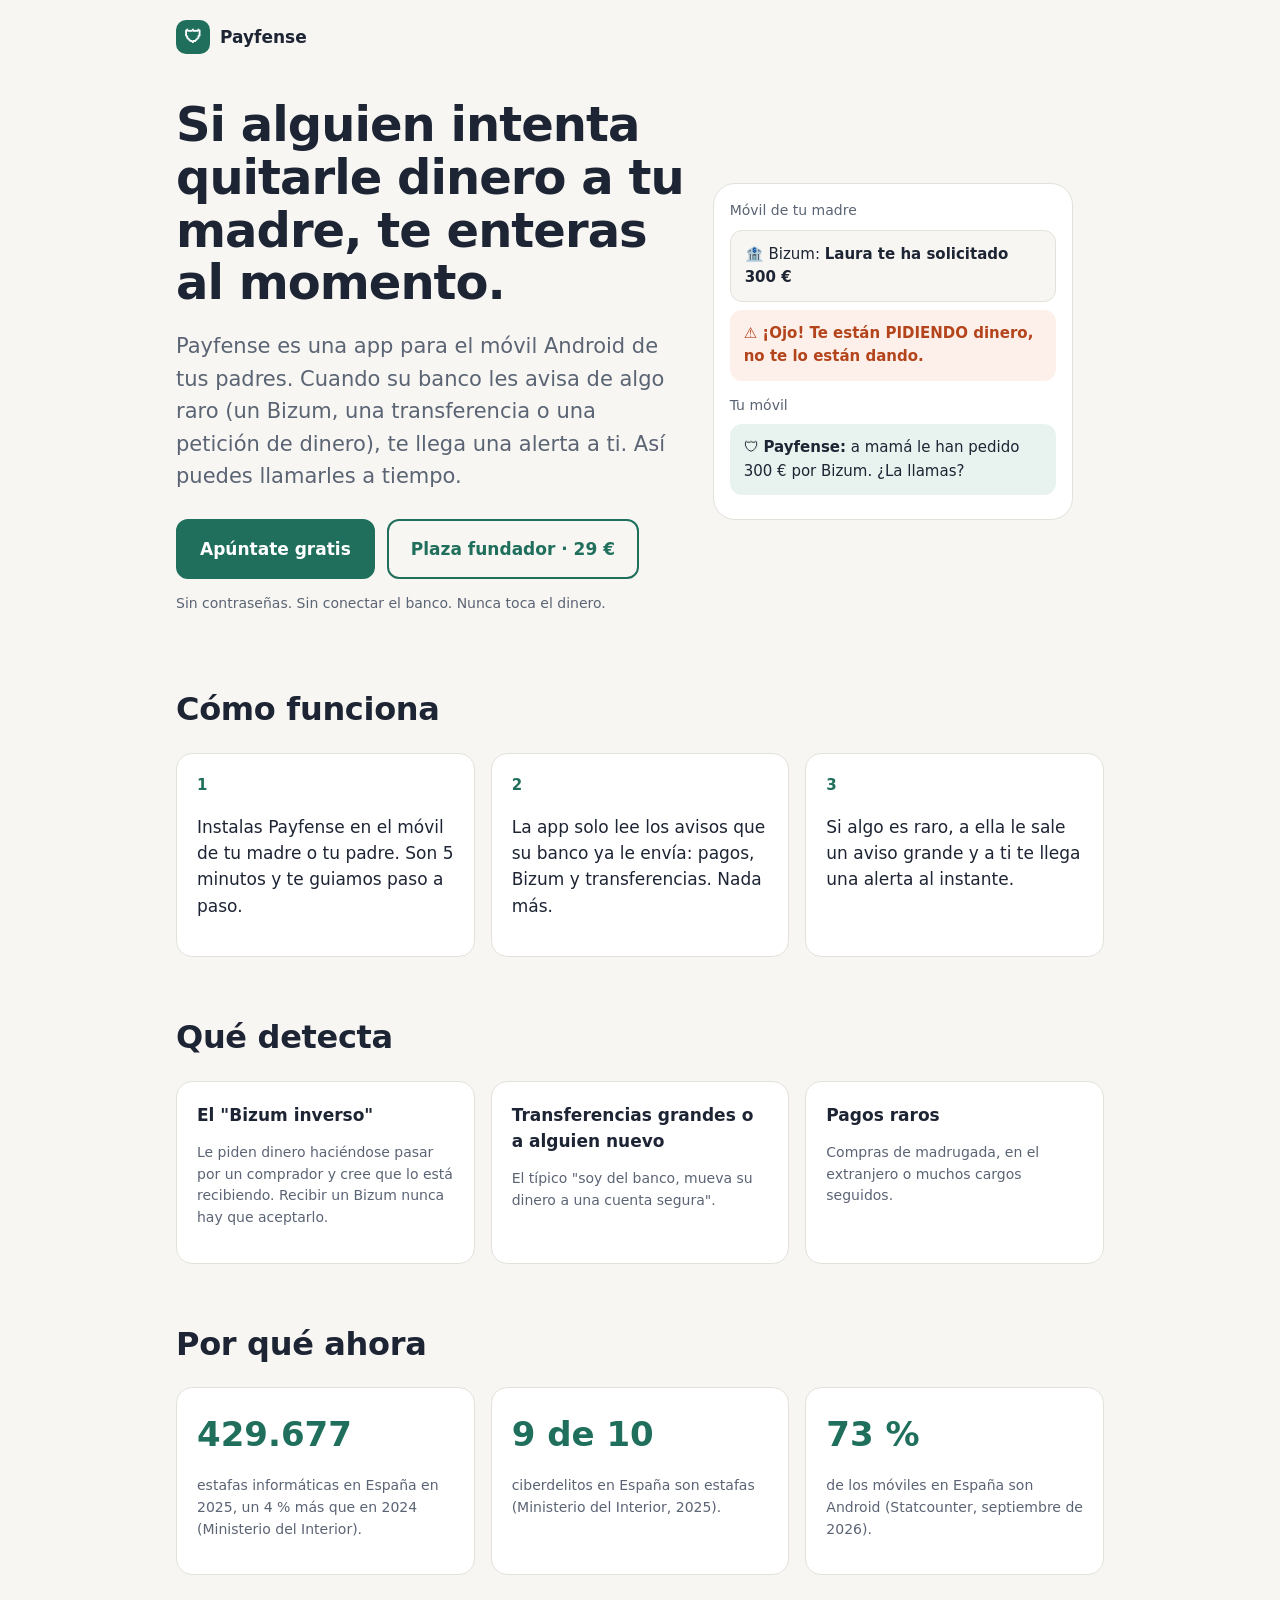
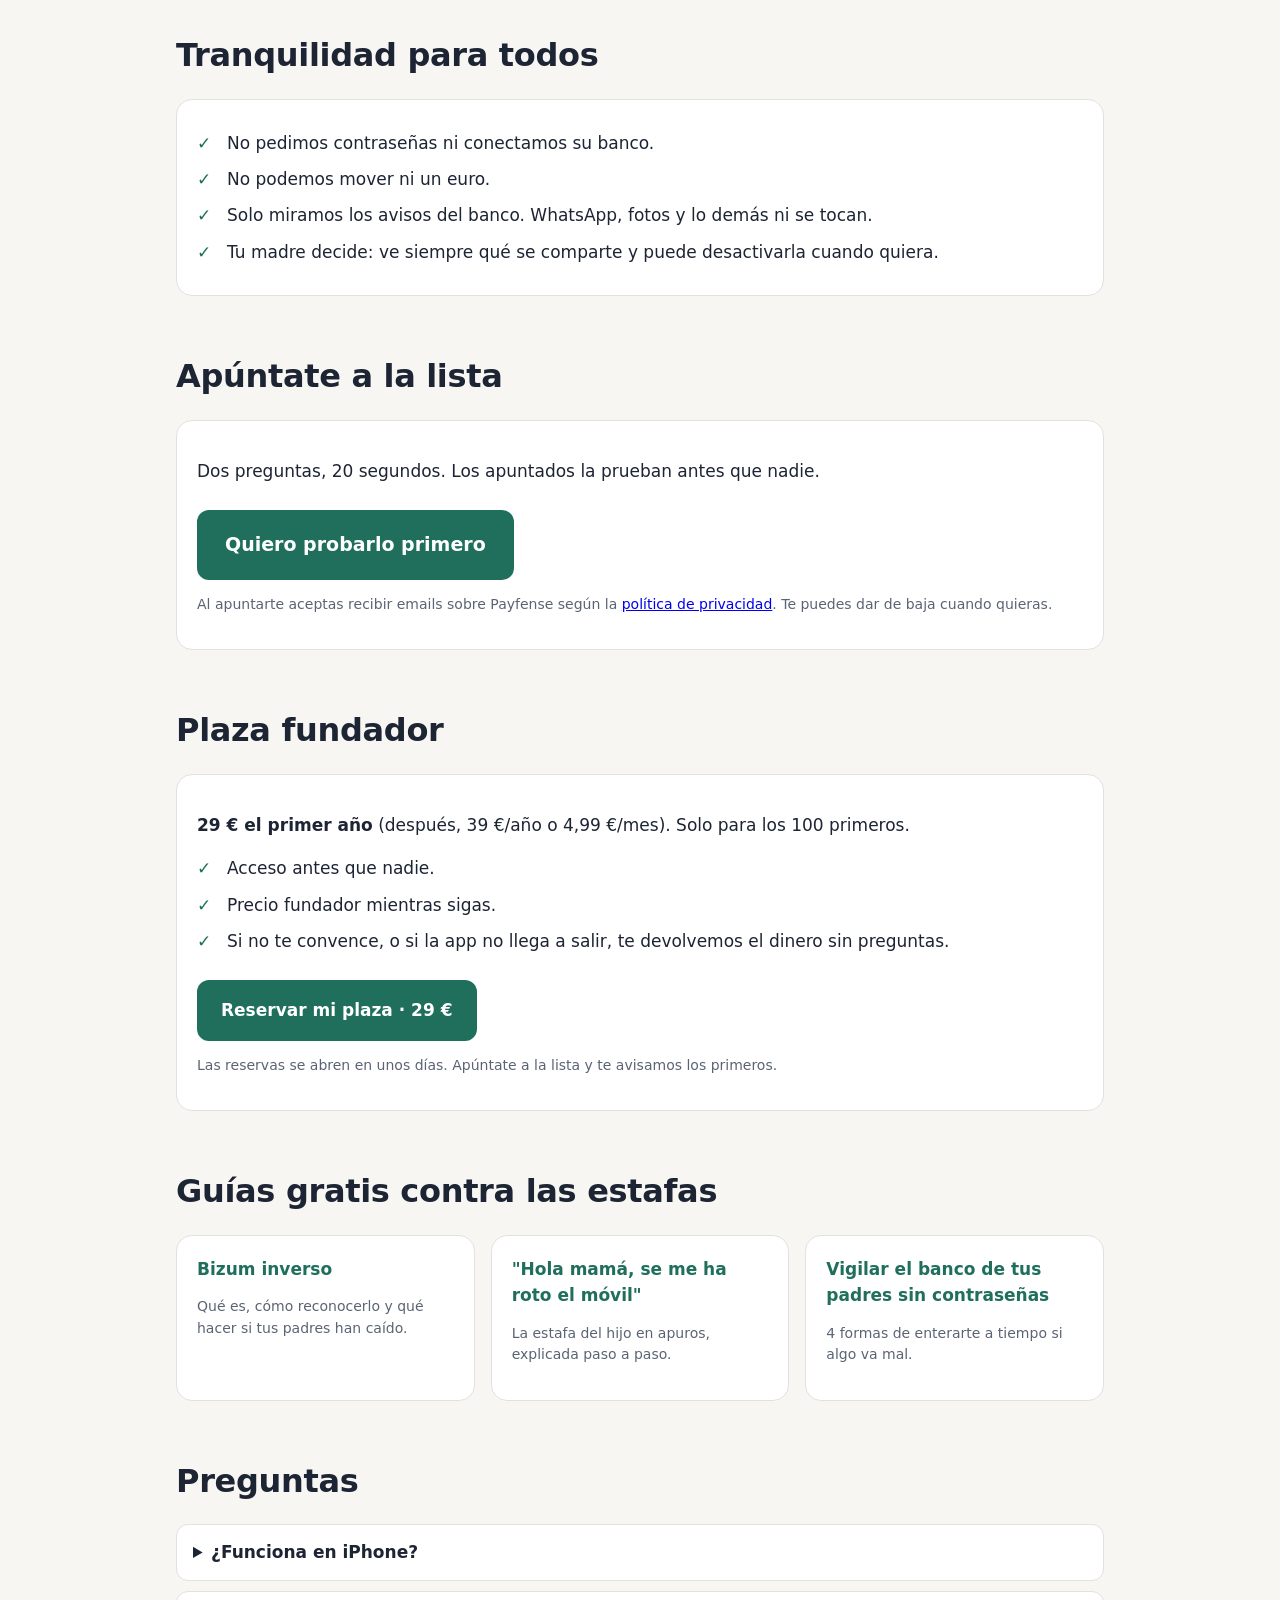
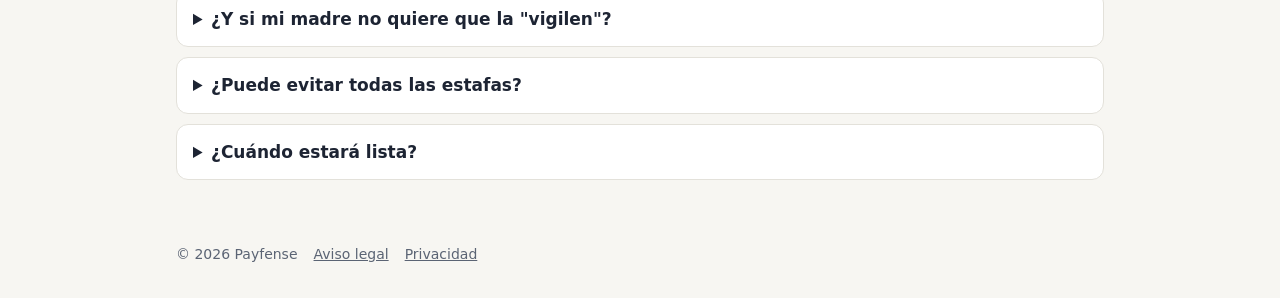
==== index.html @ 9b26f0be "Add files via upload" ====
<!doctype html>
<html lang="es">
<head>
<meta charset="utf-8">
<meta name="viewport" content="width=device-width,initial-scale=1">
<title>Payfense</title>
<meta name="description" content="Te avisamos al momento si alguien intenta quitarle dinero a tus padres. App para Android.">
<meta property="og:title" content="Payfense · Si alguien intenta quitarle dinero a tu madre, te enteras al momento">
<meta property="og:description" content="App para el móvil Android de tus padres. Sin contraseñas y sin conectar el banco.">
<style>
:root{
  --bg:#f7f6f2;--card:#ffffff;--ink:#1d2433;--muted:#5b6474;--line:#e3e1da;
  --brand:#1f6f5c;--brand-ink:#ffffff;--warn:#b4441c;--warn-bg:#fdf0ea;--ok-bg:#e8f3ef;
}
@media (prefers-color-scheme:dark){:root:not([data-theme="light"]){
  --bg:#12161d;--card:#1b212b;--ink:#eef1f6;--muted:#a6afbf;--line:#2c3441;
  --brand:#3fb393;--brand-ink:#0d1a16;--warn:#ff9a72;--warn-bg:#2d1f19;--ok-bg:#16302a;}}
:root[data-theme="dark"]{
  --bg:#12161d;--card:#1b212b;--ink:#eef1f6;--muted:#a6afbf;--line:#2c3441;
  --brand:#3fb393;--brand-ink:#0d1a16;--warn:#ff9a72;--warn-bg:#2d1f19;--ok-bg:#16302a;}
*{box-sizing:border-box}
body{margin:0;background:var(--bg);color:var(--ink);font:17px/1.55 system-ui,-apple-system,"Segoe UI",Roboto,sans-serif}
.wrap{max-width:960px;margin:0 auto;padding:0 16px}
header{padding:20px 0;display:flex;align-items:center;gap:10px;font-weight:700}
.logo{width:34px;height:34px;border-radius:10px;background:var(--brand);color:var(--brand-ink);display:grid;place-items:center;font-size:18px}
h1{font-size:clamp(30px,6vw,48px);line-height:1.1;margin:24px 0 14px;letter-spacing:-.02em}
h2{font-size:clamp(24px,4vw,32px);margin:56px 0 18px;letter-spacing:-.01em}
p.lead{font-size:clamp(18px,2.6vw,21px);color:var(--muted);max-width:640px}
.cta{display:flex;flex-wrap:wrap;gap:12px;margin:26px 0 8px}
.btn{display:inline-block;padding:15px 22px;border-radius:12px;font-weight:700;text-decoration:none;border:2px solid var(--brand)}
.btn.primary{background:var(--brand);color:var(--brand-ink)}
.btn.ghost{color:var(--brand);background:transparent}
.btn.big{font-size:19px;padding:18px 26px;text-align:center}
.small{font-size:14px;color:var(--muted)}
.grid{display:grid;gap:16px;grid-template-columns:repeat(auto-fit,minmax(240px,1fr))}
.card{background:var(--card);border:1px solid var(--line);border-radius:16px;padding:20px}
.step{font-weight:800;color:var(--brand);font-size:15px}
.phone{background:var(--card);border:1px solid var(--line);border-radius:22px;padding:16px;max-width:360px}
.notif{border-radius:12px;padding:12px 14px;margin:8px 0;font-size:15px}
.notif.bank{background:var(--bg);border:1px solid var(--line)}
.notif.alert{background:var(--warn-bg);color:var(--warn);font-weight:700}
.notif.kid{background:var(--ok-bg)}
.hero{display:grid;gap:28px;grid-template-columns:1.3fr 1fr;align-items:center}
@media (max-width:760px){.hero{grid-template-columns:1fr}}
ul.checks{list-style:none;padding:0;margin:0}
ul.checks li{padding-left:30px;position:relative;margin:10px 0}
ul.checks li:before{content:"✓";position:absolute;left:0;color:var(--brand);font-weight:800}
.stat{font-size:34px;font-weight:800;color:var(--brand)}
details{background:var(--card);border:1px solid var(--line);border-radius:12px;padding:14px 16px;margin:10px 0}
summary{font-weight:700;cursor:pointer}
a.guia{color:var(--ink);text-decoration:none;display:block}
a.guia b{color:var(--brand)}
footer{margin:64px 0 32px;color:var(--muted);font-size:14px;display:flex;flex-wrap:wrap;gap:16px}
footer a{color:var(--muted)}
</style>
</head>
<body>
<div class="wrap">
  <header><span class="logo">🛡</span> Payfense</header>

  <section class="hero">
    <div>
      <h1>Si alguien intenta quitarle dinero a tu madre, te enteras al momento.</h1>
      <p class="lead">Payfense es una app para el móvil Android de tus padres. Cuando su banco les avisa de algo raro (un Bizum, una transferencia o una petición de dinero), te llega una alerta a ti. Así puedes llamarles a tiempo.</p>
      <div class="cta">
        <a class="btn primary" href="#apuntate">Apúntate gratis</a>
        <a class="btn ghost" href="#fundador">Plaza fundador · 29 €</a>
      </div>
      <p class="small">Sin contraseñas. Sin conectar el banco. Nunca toca el dinero.</p>
    </div>
    <div class="phone" aria-label="Ejemplo de aviso">
      <div class="small">Móvil de tu madre</div>
      <div class="notif bank">🏦 Bizum: <b>Laura te ha solicitado 300 €</b></div>
      <div class="notif alert">⚠️ ¡Ojo! Te están PIDIENDO dinero, no te lo están dando.</div>
      <div class="small" style="margin-top:14px">Tu móvil</div>
      <div class="notif kid">🛡 <b>Payfense:</b> a mamá le han pedido 300 € por Bizum. ¿La llamas?</div>
    </div>
  </section>

  <h2>Cómo funciona</h2>
  <div class="grid">
    <div class="card"><div class="step">1</div><p>Instalas Payfense en el móvil de tu madre o tu padre. Son 5 minutos y te guiamos paso a paso.</p></div>
    <div class="card"><div class="step">2</div><p>La app solo lee los avisos que su banco ya le envía: pagos, Bizum y transferencias. Nada más.</p></div>
    <div class="card"><div class="step">3</div><p>Si algo es raro, a ella le sale un aviso grande y a ti te llega una alerta al instante.</p></div>
  </div>

  <h2>Qué detecta</h2>
  <div class="grid">
    <div class="card"><b>El "Bizum inverso"</b><p class="small">Le piden dinero haciéndose pasar por un comprador y cree que lo está recibiendo. Recibir un Bizum nunca hay que aceptarlo.</p></div>
    <div class="card"><b>Transferencias grandes o a alguien nuevo</b><p class="small">El típico "soy del banco, mueva su dinero a una cuenta segura".</p></div>
    <div class="card"><b>Pagos raros</b><p class="small">Compras de madrugada, en el extranjero o muchos cargos seguidos.</p></div>
  </div>

  <h2>Por qué ahora</h2>
  <div class="grid">
    <div class="card"><div class="stat">429.677</div><p class="small">estafas informáticas en España en 2025, un 4 % más que en 2024 (Ministerio del Interior).</p></div>
    <div class="card"><div class="stat">9 de 10</div><p class="small">ciberdelitos en España son estafas (Ministerio del Interior, 2025).</p></div>
    <div class="card"><div class="stat">73 %</div><p class="small">de los móviles en España son Android (Statcounter, septiembre de 2026).</p></div>
  </div>

  <h2>Tranquilidad para todos</h2>
  <div class="card">
    <ul class="checks">
      <li>No pedimos contraseñas ni conectamos su banco.</li>
      <li>No podemos mover ni un euro.</li>
      <li>Solo miramos los avisos del banco. WhatsApp, fotos y lo demás ni se tocan.</li>
      <li>Tu madre decide: ve siempre qué se comparte y puede desactivarla cuando quiera.</li>
    </ul>
  </div>

  <h2 id="apuntate">Apúntate a la lista</h2>
  <div class="card">
    <p>Dos preguntas, 20 segundos. Los apuntados la prueban antes que nadie.</p>
    <div class="cta"><a class="btn primary big" href="https://docs.google.com/forms/d/e/1FAIpQLSf0JmtQz_4ahZUHwywUfacTEf2be-mP0vHsVRKnVqOBvSyNEw/viewform" target="_blank" rel="noopener">Quiero probarlo primero</a></div>
    <p class="small">Al apuntarte aceptas recibir emails sobre Payfense según la <a href="privacidad.html">política de privacidad</a>. Te puedes dar de baja cuando quieras.</p>
  </div>

  <h2 id="fundador">Plaza fundador</h2>
  <div class="card">
    <p><b>29 € el primer año</b> (después, 39 €/año o 4,99 €/mes). Solo para los 100 primeros.</p>
    <ul class="checks">
      <li>Acceso antes que nadie.</li>
      <li>Precio fundador mientras sigas.</li>
      <li>Si no te convence, o si la app no llega a salir, te devolvemos el dinero sin preguntas.</li>
    </ul>
    <!-- PENDIENTE-STRIPE: cambiar este enlace por el de https://buy.stripe.com/... cuando exista -->
    <div class="cta"><a class="btn primary" id="btn-fundador" href="https://docs.google.com/forms/d/e/1FAIpQLSf0JmtQz_4ahZUHwywUfacTEf2be-mP0vHsVRKnVqOBvSyNEw/viewform" target="_blank" rel="noopener">Reservar mi plaza · 29 €</a></div>
    <p class="small" id="nota-fundador">Las reservas se abren en unos días. Apúntate a la lista y te avisamos los primeros.</p>
  </div>

  <h2>Guías gratis contra las estafas</h2>
  <div class="grid">
    <div class="card"><a class="guia" href="bizum-inverso.html"><b>Bizum inverso</b><p class="small">Qué es, cómo reconocerlo y qué hacer si tus padres han caído.</p></a></div>
    <div class="card"><a class="guia" href="estafa-hijo-en-apuros.html"><b>"Hola mamá, se me ha roto el móvil"</b><p class="small">La estafa del hijo en apuros, explicada paso a paso.</p></a></div>
    <div class="card"><a class="guia" href="avisos-banco-padres.html"><b>Vigilar el banco de tus padres sin contraseñas</b><p class="small">4 formas de enterarte a tiempo si algo va mal.</p></a></div>
  </div>

  <h2>Preguntas</h2>
  <details><summary>¿Funciona en iPhone?</summary><p>De momento no. Apple no deja que las apps lean los avisos de otras apps. Funciona en Android, que tienen 7 de cada 10 móviles en España.</p></details>
  <details><summary>¿Y si mi madre no quiere que la "vigilen"?</summary><p>No la vigilamos a ella, vigilamos a los estafadores. Ella ve siempre qué se comparte y puede pausarla cuando quiera.</p></details>
  <details><summary>¿Puede evitar todas las estafas?</summary><p>No, nadie puede. Te avisa en cuanto su banco registra algo raro, para que puedas actuar rápido: llamarla, bloquear la tarjeta o avisar al banco.</p></details>
  <details><summary>¿Cuándo estará lista?</summary><p>La estamos preparando. Los apuntados la prueban primero.</p></details>

  <footer>
    <span>© 2026 Payfense</span>
    <a href="aviso-legal.html">Aviso legal</a>
    <a href="privacidad.html">Privacidad</a>
  </footer>
</div>
</body>
</html>
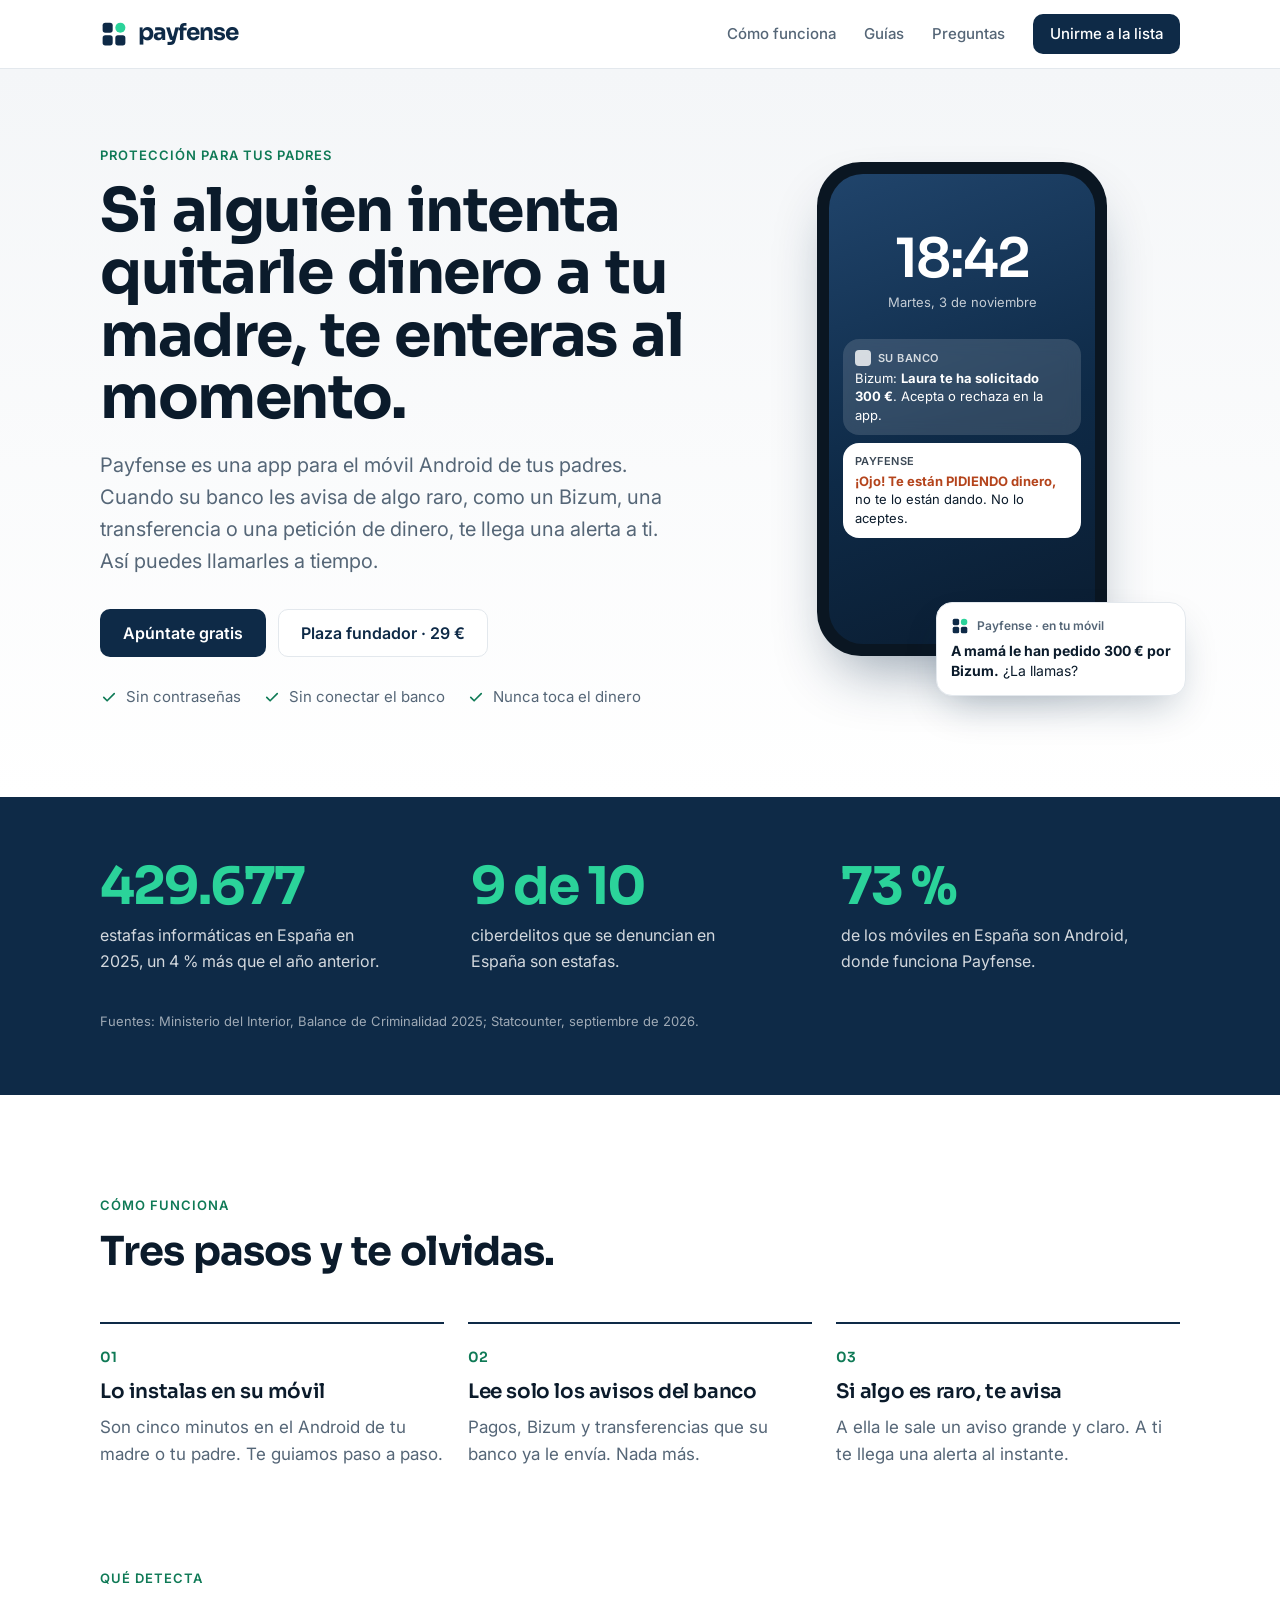
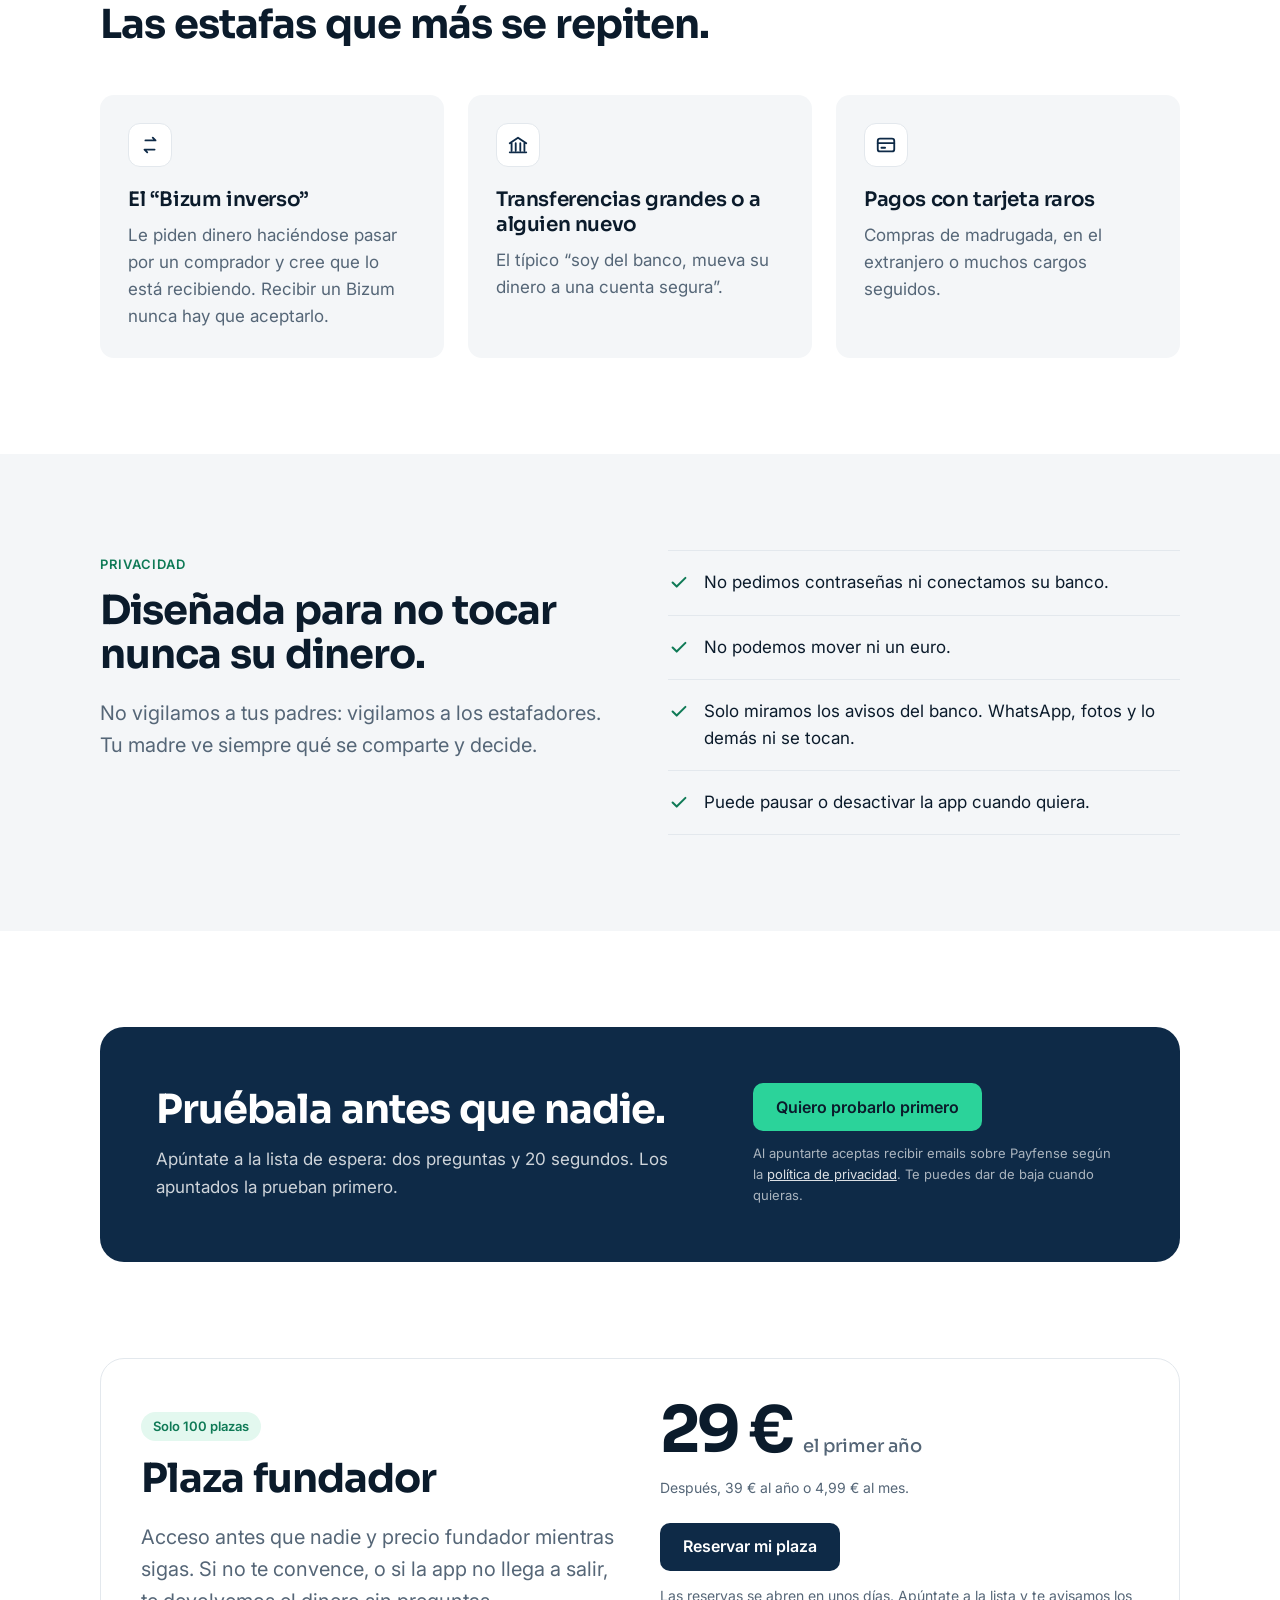
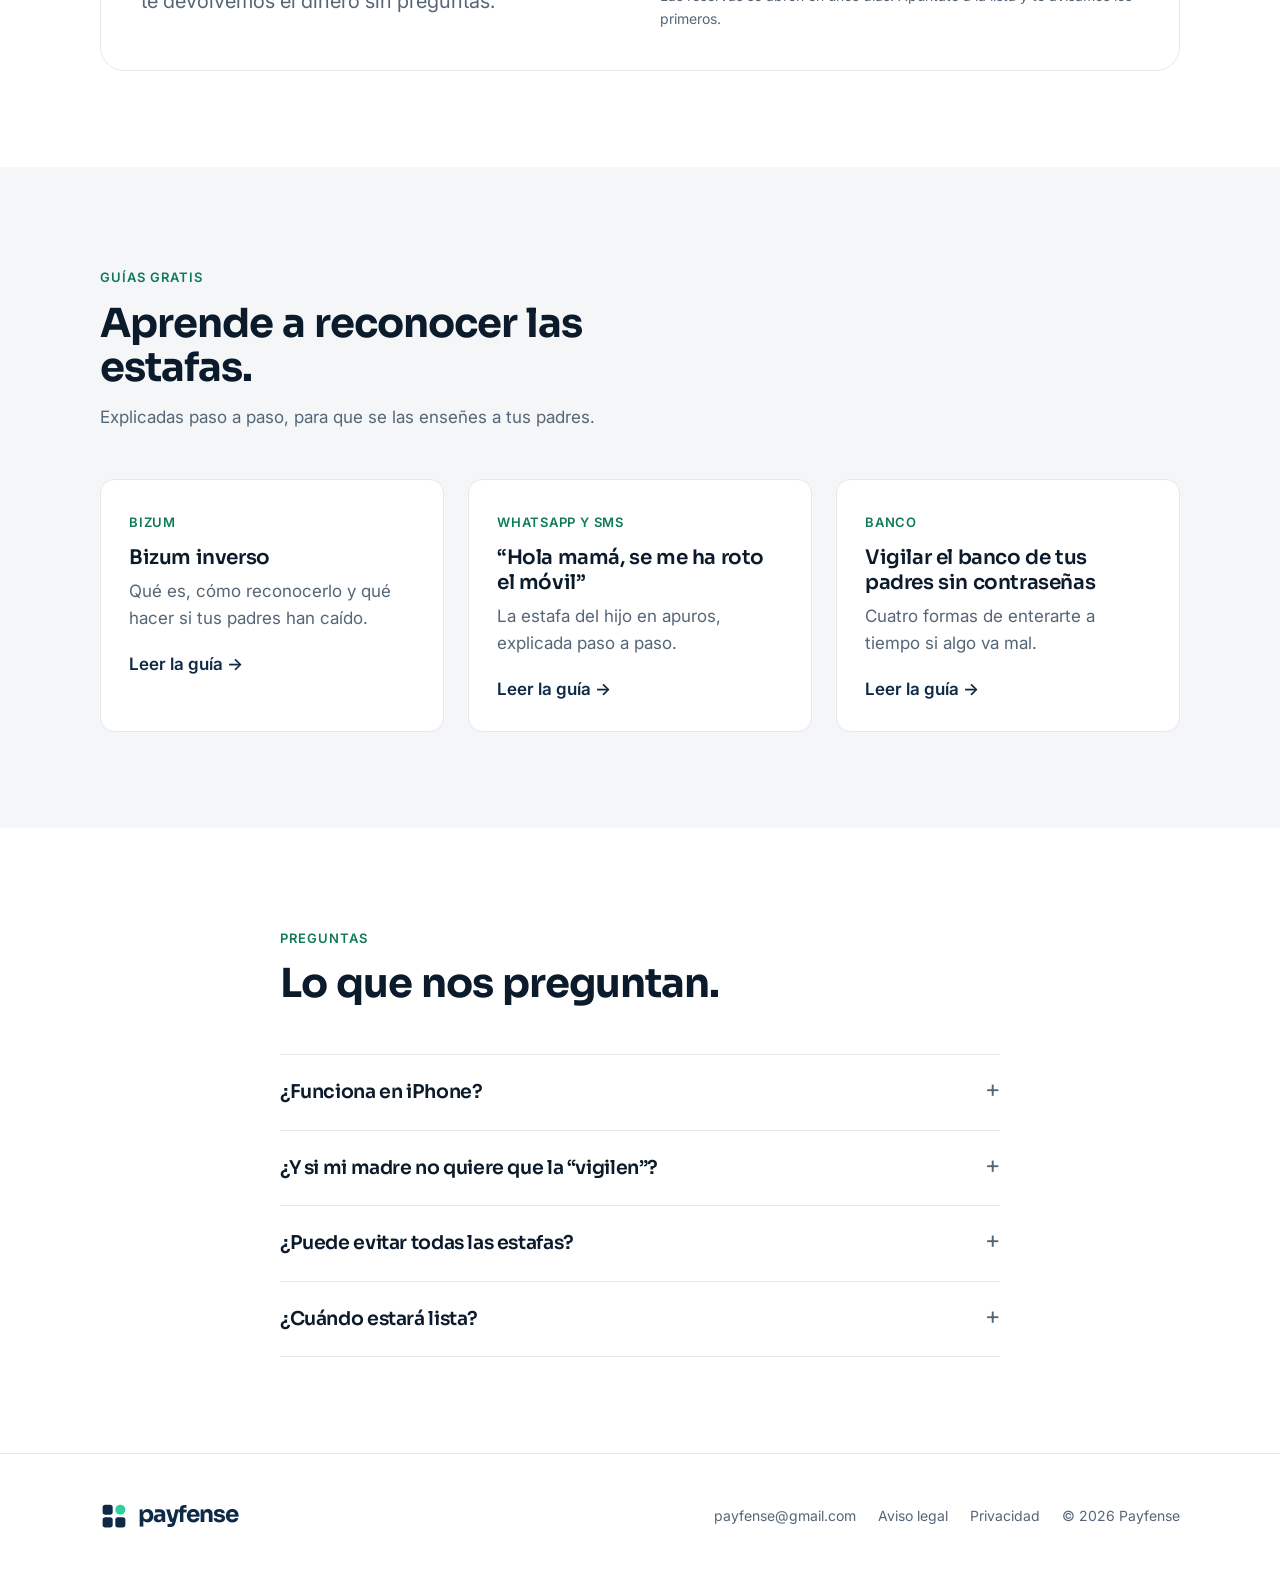
==== commit 31df4e66: "Add files via upload" ====
--- a/index.html
+++ b/index.html
@@ -3,149 +3,217 @@
 <head>
 <meta charset="utf-8">
 <meta name="viewport" content="width=device-width,initial-scale=1">
-<title>Payfense</title>
-<meta name="description" content="Te avisamos al momento si alguien intenta quitarle dinero a tus padres. App para Android.">
-<meta property="og:title" content="Payfense · Si alguien intenta quitarle dinero a tu madre, te enteras al momento">
-<meta property="og:description" content="App para el móvil Android de tus padres. Sin contraseñas y sin conectar el banco.">
-<style>
-:root{
-  --bg:#f7f6f2;--card:#ffffff;--ink:#1d2433;--muted:#5b6474;--line:#e3e1da;
-  --brand:#1f6f5c;--brand-ink:#ffffff;--warn:#b4441c;--warn-bg:#fdf0ea;--ok-bg:#e8f3ef;
-}
-@media (prefers-color-scheme:dark){:root:not([data-theme="light"]){
-  --bg:#12161d;--card:#1b212b;--ink:#eef1f6;--muted:#a6afbf;--line:#2c3441;
-  --brand:#3fb393;--brand-ink:#0d1a16;--warn:#ff9a72;--warn-bg:#2d1f19;--ok-bg:#16302a;}}
-:root[data-theme="dark"]{
-  --bg:#12161d;--card:#1b212b;--ink:#eef1f6;--muted:#a6afbf;--line:#2c3441;
-  --brand:#3fb393;--brand-ink:#0d1a16;--warn:#ff9a72;--warn-bg:#2d1f19;--ok-bg:#16302a;}
-*{box-sizing:border-box}
-body{margin:0;background:var(--bg);color:var(--ink);font:17px/1.55 system-ui,-apple-system,"Segoe UI",Roboto,sans-serif}
-.wrap{max-width:960px;margin:0 auto;padding:0 16px}
-header{padding:20px 0;display:flex;align-items:center;gap:10px;font-weight:700}
-.logo{width:34px;height:34px;border-radius:10px;background:var(--brand);color:var(--brand-ink);display:grid;place-items:center;font-size:18px}
-h1{font-size:clamp(30px,6vw,48px);line-height:1.1;margin:24px 0 14px;letter-spacing:-.02em}
-h2{font-size:clamp(24px,4vw,32px);margin:56px 0 18px;letter-spacing:-.01em}
-p.lead{font-size:clamp(18px,2.6vw,21px);color:var(--muted);max-width:640px}
-.cta{display:flex;flex-wrap:wrap;gap:12px;margin:26px 0 8px}
-.btn{display:inline-block;padding:15px 22px;border-radius:12px;font-weight:700;text-decoration:none;border:2px solid var(--brand)}
-.btn.primary{background:var(--brand);color:var(--brand-ink)}
-.btn.ghost{color:var(--brand);background:transparent}
-.btn.big{font-size:19px;padding:18px 26px;text-align:center}
-.small{font-size:14px;color:var(--muted)}
-.grid{display:grid;gap:16px;grid-template-columns:repeat(auto-fit,minmax(240px,1fr))}
-.card{background:var(--card);border:1px solid var(--line);border-radius:16px;padding:20px}
-.step{font-weight:800;color:var(--brand);font-size:15px}
-.phone{background:var(--card);border:1px solid var(--line);border-radius:22px;padding:16px;max-width:360px}
-.notif{border-radius:12px;padding:12px 14px;margin:8px 0;font-size:15px}
-.notif.bank{background:var(--bg);border:1px solid var(--line)}
-.notif.alert{background:var(--warn-bg);color:var(--warn);font-weight:700}
-.notif.kid{background:var(--ok-bg)}
-.hero{display:grid;gap:28px;grid-template-columns:1.3fr 1fr;align-items:center}
-@media (max-width:760px){.hero{grid-template-columns:1fr}}
-ul.checks{list-style:none;padding:0;margin:0}
-ul.checks li{padding-left:30px;position:relative;margin:10px 0}
-ul.checks li:before{content:"✓";position:absolute;left:0;color:var(--brand);font-weight:800}
-.stat{font-size:34px;font-weight:800;color:var(--brand)}
-details{background:var(--card);border:1px solid var(--line);border-radius:12px;padding:14px 16px;margin:10px 0}
-summary{font-weight:700;cursor:pointer}
-a.guia{color:var(--ink);text-decoration:none;display:block}
-a.guia b{color:var(--brand)}
-footer{margin:64px 0 32px;color:var(--muted);font-size:14px;display:flex;flex-wrap:wrap;gap:16px}
-footer a{color:var(--muted)}
-</style>
+<title>Payfense · Si intentan quitarle dinero a tus padres, te enteras al momento</title>
+<meta name="description" content="Payfense es una app para el Android de tus padres: si su banco les avisa de algo raro, te llega una alerta a ti. Sin contraseñas y sin conectar el banco.">
+<meta property="og:type" content="website">
+<meta property="og:title" content="Payfense · Si intentan quitarle dinero a tus padres, te enteras al momento">
+<meta property="og:description" content="App para el Android de tus padres. Sin contraseñas, sin conectar el banco y sin tocar su dinero.">
+<meta property="og:image" content="https://gyfps.github.io/payfense-web/og-image.png">
+<meta name="twitter:card" content="summary_large_image">
+<meta name="theme-color" content="#0E2A47">
+<link rel="icon" href="favicon.svg" type="image/svg+xml">
+<link rel="preconnect" href="https://fonts.googleapis.com">
+<link rel="preconnect" href="https://fonts.gstatic.com" crossorigin>
+<link href="https://fonts.googleapis.com/css2?family=Inter:wght@400;500;600&family=Sora:wght@600;700&display=swap" rel="stylesheet">
+<link rel="stylesheet" href="estilos.css">
 </head>
 <body>
-<div class="wrap">
-  <header><span class="logo">🛡</span> Payfense</header>
-
+
+<header class="site-header">
+  <div class="container">
+    <a class="brand" href="index.html" aria-label="Payfense, inicio">
+      <svg viewBox="0 0 64 64" aria-hidden="true"><rect x="6" y="6" width="23" height="23" rx="6" fill="#0E2A47"/><circle cx="46.5" cy="17.5" r="11.5" fill="#2BD39A"/><rect x="6" y="35" width="23" height="23" rx="6" fill="#0E2A47"/><rect x="35" y="35" width="23" height="23" rx="6" fill="#0E2A47"/></svg>
+      <span>payfense</span>
+    </a>
+    <nav class="nav" aria-label="Principal">
+      <a class="hide-sm" href="#como-funciona">Cómo funciona</a>
+      <a class="hide-sm" href="#guias">Guías</a>
+      <a class="hide-sm" href="#preguntas">Preguntas</a>
+      <a class="btn btn-primary btn-sm" href="#apuntate">Unirme a la lista</a>
+    </nav>
+  </div>
+</header>
+
+<main>
   <section class="hero">
-    <div>
-      <h1>Si alguien intenta quitarle dinero a tu madre, te enteras al momento.</h1>
-      <p class="lead">Payfense es una app para el móvil Android de tus padres. Cuando su banco les avisa de algo raro (un Bizum, una transferencia o una petición de dinero), te llega una alerta a ti. Así puedes llamarles a tiempo.</p>
-      <div class="cta">
-        <a class="btn primary" href="#apuntate">Apúntate gratis</a>
-        <a class="btn ghost" href="#fundador">Plaza fundador · 29 €</a>
-      </div>
-      <p class="small">Sin contraseñas. Sin conectar el banco. Nunca toca el dinero.</p>
-    </div>
-    <div class="phone" aria-label="Ejemplo de aviso">
-      <div class="small">Móvil de tu madre</div>
-      <div class="notif bank">🏦 Bizum: <b>Laura te ha solicitado 300 €</b></div>
-      <div class="notif alert">⚠️ ¡Ojo! Te están PIDIENDO dinero, no te lo están dando.</div>
-      <div class="small" style="margin-top:14px">Tu móvil</div>
-      <div class="notif kid">🛡 <b>Payfense:</b> a mamá le han pedido 300 € por Bizum. ¿La llamas?</div>
-    </div>
-  </section>
-
-  <h2>Cómo funciona</h2>
-  <div class="grid">
-    <div class="card"><div class="step">1</div><p>Instalas Payfense en el móvil de tu madre o tu padre. Son 5 minutos y te guiamos paso a paso.</p></div>
-    <div class="card"><div class="step">2</div><p>La app solo lee los avisos que su banco ya le envía: pagos, Bizum y transferencias. Nada más.</p></div>
-    <div class="card"><div class="step">3</div><p>Si algo es raro, a ella le sale un aviso grande y a ti te llega una alerta al instante.</p></div>
+    <div class="container">
+      <div>
+        <span class="eyebrow">Protección para tus padres</span>
+        <h1>Si alguien intenta quitarle dinero a tu madre, te enteras al momento.</h1>
+        <p class="lede">Payfense es una app para el móvil Android de tus padres. Cuando su banco les avisa de algo raro, como un Bizum, una transferencia o una petición de dinero, te llega una alerta a ti. Así puedes llamarles a tiempo.</p>
+        <div class="hero-cta">
+          <a class="btn btn-primary" href="#apuntate">Apúntate gratis</a>
+          <a class="btn btn-ghost" href="#fundador">Plaza fundador · 29 €</a>
+        </div>
+        <ul class="assurances">
+          <li><svg viewBox="0 0 24 24" fill="none" stroke="#0F7A56" stroke-width="2.2" stroke-linecap="round" stroke-linejoin="round" aria-hidden="true"><path d="M5 12.5l4.5 4.5L19 7.5"/></svg>Sin contraseñas</li>
+          <li><svg viewBox="0 0 24 24" fill="none" stroke="#0F7A56" stroke-width="2.2" stroke-linecap="round" stroke-linejoin="round" aria-hidden="true"><path d="M5 12.5l4.5 4.5L19 7.5"/></svg>Sin conectar el banco</li>
+          <li><svg viewBox="0 0 24 24" fill="none" stroke="#0F7A56" stroke-width="2.2" stroke-linecap="round" stroke-linejoin="round" aria-hidden="true"><path d="M5 12.5l4.5 4.5L19 7.5"/></svg>Nunca toca el dinero</li>
+        </ul>
+      </div>
+
+      <div class="device-wrap" aria-label="Ejemplo: el banco de tu madre avisa de una petición de 300&nbsp;€ y a ti te llega una alerta">
+        <div class="device">
+          <div class="screen">
+            <div class="time">18:42</div>
+            <div class="date">Martes, 3 de noviembre</div>
+            <div class="notif"><div class="app"><i></i>Su banco</div>Bizum: <b>Laura te ha solicitado 300&nbsp;€</b>. Acepta o rechaza en la app.</div>
+            <div class="notif alert"><div class="app">Payfense</div><b>¡Ojo! Te están PIDIENDO dinero,</b> no te lo están dando. No lo aceptes.</div>
+          </div>
+        </div>
+        <div class="kid-card">
+          <div class="who"><svg viewBox="0 0 64 64" aria-hidden="true"><rect x="6" y="6" width="23" height="23" rx="6" fill="#0E2A47"/><circle cx="46.5" cy="17.5" r="11.5" fill="#2BD39A"/><rect x="6" y="35" width="23" height="23" rx="6" fill="#0E2A47"/><rect x="35" y="35" width="23" height="23" rx="6" fill="#0E2A47"/></svg>Payfense · en tu móvil</div>
+          <b>A mamá le han pedido 300&nbsp;€ por Bizum.</b> ¿La llamas?
+        </div>
+      </div>
+    </div>
+  </section>
+
+  <div class="band">
+    <div class="container">
+      <div class="stats">
+        <div class="stat"><b>429.677</b><span>estafas informáticas en España en 2025, un 4 % más que el año anterior.</span></div>
+        <div class="stat"><b>9 de 10</b><span>ciberdelitos que se denuncian en España son estafas.</span></div>
+        <div class="stat"><b>73 %</b><span>de los móviles en España son Android, donde funciona Payfense.</span></div>
+      </div>
+      <p class="source">Fuentes: Ministerio del Interior, Balance de Criminalidad 2025; Statcounter, septiembre de 2026.</p>
+    </div>
   </div>
 
-  <h2>Qué detecta</h2>
-  <div class="grid">
-    <div class="card"><b>El "Bizum inverso"</b><p class="small">Le piden dinero haciéndose pasar por un comprador y cree que lo está recibiendo. Recibir un Bizum nunca hay que aceptarlo.</p></div>
-    <div class="card"><b>Transferencias grandes o a alguien nuevo</b><p class="small">El típico "soy del banco, mueva su dinero a una cuenta segura".</p></div>
-    <div class="card"><b>Pagos raros</b><p class="small">Compras de madrugada, en el extranjero o muchos cargos seguidos.</p></div>
+  <section id="como-funciona">
+    <div class="container">
+      <div class="section-head">
+        <span class="eyebrow">Cómo funciona</span>
+        <h2>Tres pasos y te olvidas.</h2>
+      </div>
+      <div class="grid-3">
+        <div class="step"><div class="n">01</div><h3>Lo instalas en su móvil</h3><p>Son cinco minutos en el Android de tu madre o tu padre. Te guiamos paso a paso.</p></div>
+        <div class="step"><div class="n">02</div><h3>Lee solo los avisos del banco</h3><p>Pagos, Bizum y transferencias que su banco ya le envía. Nada más.</p></div>
+        <div class="step"><div class="n">03</div><h3>Si algo es raro, te avisa</h3><p>A ella le sale un aviso grande y claro. A ti te llega una alerta al instante.</p></div>
+      </div>
+    </div>
+  </section>
+
+  <section style="padding-top:0">
+    <div class="container">
+      <div class="section-head">
+        <span class="eyebrow">Qué detecta</span>
+        <h2>Las estafas que más se repiten.</h2>
+      </div>
+      <div class="grid-3">
+        <div class="feature">
+          <div class="ico"><svg viewBox="0 0 24 24" fill="none" stroke="#0E2A47" stroke-width="2" stroke-linecap="round" stroke-linejoin="round" aria-hidden="true"><path d="M7 7h11l-3-3M17 17H6l3 3"/></svg></div>
+          <h3>El “Bizum inverso”</h3>
+          <p>Le piden dinero haciéndose pasar por un comprador y cree que lo está recibiendo. Recibir un Bizum nunca hay que aceptarlo.</p>
+        </div>
+        <div class="feature">
+          <div class="ico"><svg viewBox="0 0 24 24" fill="none" stroke="#0E2A47" stroke-width="2" stroke-linecap="round" stroke-linejoin="round" aria-hidden="true"><path d="M3 10l9-6 9 6M5 10v8M19 10v8M9.5 10v8M14.5 10v8M3 20h18"/></svg></div>
+          <h3>Transferencias grandes o a alguien nuevo</h3>
+          <p>El típico “soy del banco, mueva su dinero a una cuenta segura”.</p>
+        </div>
+        <div class="feature">
+          <div class="ico"><svg viewBox="0 0 24 24" fill="none" stroke="#0E2A47" stroke-width="2" stroke-linecap="round" stroke-linejoin="round" aria-hidden="true"><rect x="3" y="5" width="18" height="14" rx="2.5"/><path d="M3 10h18M7 15h4"/></svg></div>
+          <h3>Pagos con tarjeta raros</h3>
+          <p>Compras de madrugada, en el extranjero o muchos cargos seguidos.</p>
+        </div>
+      </div>
+    </div>
+  </section>
+
+  <section style="background:var(--soft)">
+    <div class="container split">
+      <div>
+        <span class="eyebrow">Privacidad</span>
+        <h2>Diseñada para no tocar nunca su dinero.</h2>
+        <p class="lede">No vigilamos a tus padres: vigilamos a los estafadores. Tu madre ve siempre qué se comparte y decide.</p>
+      </div>
+      <ul class="checklist">
+        <li><svg viewBox="0 0 24 24" fill="none" stroke="#0F7A56" stroke-width="2.2" stroke-linecap="round" stroke-linejoin="round" aria-hidden="true"><path d="M5 12.5l4.5 4.5L19 7.5"/></svg><span>No pedimos contraseñas ni conectamos su banco.</span></li>
+        <li><svg viewBox="0 0 24 24" fill="none" stroke="#0F7A56" stroke-width="2.2" stroke-linecap="round" stroke-linejoin="round" aria-hidden="true"><path d="M5 12.5l4.5 4.5L19 7.5"/></svg><span>No podemos mover ni un euro.</span></li>
+        <li><svg viewBox="0 0 24 24" fill="none" stroke="#0F7A56" stroke-width="2.2" stroke-linecap="round" stroke-linejoin="round" aria-hidden="true"><path d="M5 12.5l4.5 4.5L19 7.5"/></svg><span>Solo miramos los avisos del banco. WhatsApp, fotos y lo demás ni se tocan.</span></li>
+        <li><svg viewBox="0 0 24 24" fill="none" stroke="#0F7A56" stroke-width="2.2" stroke-linecap="round" stroke-linejoin="round" aria-hidden="true"><path d="M5 12.5l4.5 4.5L19 7.5"/></svg><span>Puede pausar o desactivar la app cuando quiera.</span></li>
+      </ul>
+    </div>
+  </section>
+
+  <section id="apuntate">
+    <div class="container">
+      <div class="cta-panel">
+        <div>
+          <h2>Pruébala antes que nadie.</h2>
+          <p>Apúntate a la lista de espera: dos preguntas y 20 segundos. Los apuntados la prueban primero.</p>
+        </div>
+        <div class="actions">
+          <a class="btn btn-mint" href="https://docs.google.com/forms/d/e/1FAIpQLSf0JmtQz_4ahZUHwywUfacTEf2be-mP0vHsVRKnVqOBvSyNEw/viewform" target="_blank" rel="noopener">Quiero probarlo primero</a>
+          <small>Al apuntarte aceptas recibir emails sobre Payfense según la <a href="privacidad.html">política de privacidad</a>. Te puedes dar de baja cuando quieras.</small>
+        </div>
+      </div>
+    </div>
+  </section>
+
+  <section id="fundador" style="padding-top:0">
+    <div class="container">
+      <div class="price-card">
+        <div>
+          <span class="tag">Solo 100 plazas</span>
+          <h2>Plaza fundador</h2>
+          <p class="lede">Acceso antes que nadie y precio fundador mientras sigas. Si no te convence, o si la app no llega a salir, te devolvemos el dinero sin preguntas.</p>
+        </div>
+        <div>
+          <div class="price">29 € <small>el primer año</small></div>
+          <p class="note">Después, 39 € al año o 4,99 € al mes.</p>
+          <!-- PENDIENTE-STRIPE: cambiar este enlace por el de https://buy.stripe.com/... cuando exista -->
+          <div style="margin-top:24px"><a class="btn btn-primary" id="btn-fundador" href="https://docs.google.com/forms/d/e/1FAIpQLSf0JmtQz_4ahZUHwywUfacTEf2be-mP0vHsVRKnVqOBvSyNEw/viewform" target="_blank" rel="noopener">Reservar mi plaza</a></div>
+          <p class="note" id="nota-fundador">Las reservas se abren en unos días. Apúntate a la lista y te avisamos los primeros.</p>
+        </div>
+      </div>
+    </div>
+  </section>
+
+  <section id="guias" style="background:var(--soft)">
+    <div class="container">
+      <div class="section-head">
+        <span class="eyebrow">Guías gratis</span>
+        <h2>Aprende a reconocer las estafas.</h2>
+        <p>Explicadas paso a paso, para que se las enseñes a tus padres.</p>
+      </div>
+      <div class="grid-3">
+        <a class="guide-card" href="bizum-inverso.html" style="background:var(--white)"><span class="meta">Bizum</span><h3>Bizum inverso</h3><p>Qué es, cómo reconocerlo y qué hacer si tus padres han caído.</p><span class="more">Leer la guía →</span></a>
+        <a class="guide-card" href="estafa-hijo-en-apuros.html" style="background:var(--white)"><span class="meta">WhatsApp y SMS</span><h3>“Hola mamá, se me ha roto el móvil”</h3><p>La estafa del hijo en apuros, explicada paso a paso.</p><span class="more">Leer la guía →</span></a>
+        <a class="guide-card" href="avisos-banco-padres.html" style="background:var(--white)"><span class="meta">Banco</span><h3>Vigilar el banco de tus padres sin contraseñas</h3><p>Cuatro formas de enterarte a tiempo si algo va mal.</p><span class="more">Leer la guía →</span></a>
+      </div>
+    </div>
+  </section>
+
+  <section id="preguntas">
+    <div class="container narrow">
+      <div class="section-head">
+        <span class="eyebrow">Preguntas</span>
+        <h2>Lo que nos preguntan.</h2>
+      </div>
+      <div class="faq">
+        <details><summary>¿Funciona en iPhone?</summary><p>De momento no. Apple no deja que las apps lean los avisos de otras apps. Funciona en Android, que usan 7 de cada 10 móviles en España.</p></details>
+        <details><summary>¿Y si mi madre no quiere que la “vigilen”?</summary><p>No la vigilamos a ella, vigilamos a los estafadores. Ella ve siempre qué se comparte y puede pausarla cuando quiera.</p></details>
+        <details><summary>¿Puede evitar todas las estafas?</summary><p>No, nadie puede. Te avisa en cuanto su banco registra algo raro, para que puedas actuar rápido: llamarla, bloquear la tarjeta o avisar al banco.</p></details>
+        <details><summary>¿Cuándo estará lista?</summary><p>La estamos preparando. Los apuntados a la lista la prueban primero.</p></details>
+      </div>
+    </div>
+  </section>
+</main>
+
+<footer class="site-footer">
+  <div class="container">
+    <a class="brand" href="index.html" aria-label="Payfense, inicio">
+      <svg viewBox="0 0 64 64" aria-hidden="true"><rect x="6" y="6" width="23" height="23" rx="6" fill="#0E2A47"/><circle cx="46.5" cy="17.5" r="11.5" fill="#2BD39A"/><rect x="6" y="35" width="23" height="23" rx="6" fill="#0E2A47"/><rect x="35" y="35" width="23" height="23" rx="6" fill="#0E2A47"/></svg>
+      <span>payfense</span>
+    </a>
+    <nav aria-label="Pie">
+      <a href="mailto:payfense@gmail.com">payfense@gmail.com</a>
+      <a href="aviso-legal.html">Aviso legal</a>
+      <a href="privacidad.html">Privacidad</a>
+      <span>© 2026 Payfense</span>
+    </nav>
   </div>
-
-  <h2>Por qué ahora</h2>
-  <div class="grid">
-    <div class="card"><div class="stat">429.677</div><p class="small">estafas informáticas en España en 2025, un 4 % más que en 2024 (Ministerio del Interior).</p></div>
-    <div class="card"><div class="stat">9 de 10</div><p class="small">ciberdelitos en España son estafas (Ministerio del Interior, 2025).</p></div>
-    <div class="card"><div class="stat">73 %</div><p class="small">de los móviles en España son Android (Statcounter, septiembre de 2026).</p></div>
-  </div>
-
-  <h2>Tranquilidad para todos</h2>
-  <div class="card">
-    <ul class="checks">
-      <li>No pedimos contraseñas ni conectamos su banco.</li>
-      <li>No podemos mover ni un euro.</li>
-      <li>Solo miramos los avisos del banco. WhatsApp, fotos y lo demás ni se tocan.</li>
-      <li>Tu madre decide: ve siempre qué se comparte y puede desactivarla cuando quiera.</li>
-    </ul>
-  </div>
-
-  <h2 id="apuntate">Apúntate a la lista</h2>
-  <div class="card">
-    <p>Dos preguntas, 20 segundos. Los apuntados la prueban antes que nadie.</p>
-    <div class="cta"><a class="btn primary big" href="https://docs.google.com/forms/d/e/1FAIpQLSf0JmtQz_4ahZUHwywUfacTEf2be-mP0vHsVRKnVqOBvSyNEw/viewform" target="_blank" rel="noopener">Quiero probarlo primero</a></div>
-    <p class="small">Al apuntarte aceptas recibir emails sobre Payfense según la <a href="privacidad.html">política de privacidad</a>. Te puedes dar de baja cuando quieras.</p>
-  </div>
-
-  <h2 id="fundador">Plaza fundador</h2>
-  <div class="card">
-    <p><b>29 € el primer año</b> (después, 39 €/año o 4,99 €/mes). Solo para los 100 primeros.</p>
-    <ul class="checks">
-      <li>Acceso antes que nadie.</li>
-      <li>Precio fundador mientras sigas.</li>
-      <li>Si no te convence, o si la app no llega a salir, te devolvemos el dinero sin preguntas.</li>
-    </ul>
-    <!-- PENDIENTE-STRIPE: cambiar este enlace por el de https://buy.stripe.com/... cuando exista -->
-    <div class="cta"><a class="btn primary" id="btn-fundador" href="https://docs.google.com/forms/d/e/1FAIpQLSf0JmtQz_4ahZUHwywUfacTEf2be-mP0vHsVRKnVqOBvSyNEw/viewform" target="_blank" rel="noopener">Reservar mi plaza · 29 €</a></div>
-    <p class="small" id="nota-fundador">Las reservas se abren en unos días. Apúntate a la lista y te avisamos los primeros.</p>
-  </div>
-
-  <h2>Guías gratis contra las estafas</h2>
-  <div class="grid">
-    <div class="card"><a class="guia" href="bizum-inverso.html"><b>Bizum inverso</b><p class="small">Qué es, cómo reconocerlo y qué hacer si tus padres han caído.</p></a></div>
-    <div class="card"><a class="guia" href="estafa-hijo-en-apuros.html"><b>"Hola mamá, se me ha roto el móvil"</b><p class="small">La estafa del hijo en apuros, explicada paso a paso.</p></a></div>
-    <div class="card"><a class="guia" href="avisos-banco-padres.html"><b>Vigilar el banco de tus padres sin contraseñas</b><p class="small">4 formas de enterarte a tiempo si algo va mal.</p></a></div>
-  </div>
-
-  <h2>Preguntas</h2>
-  <details><summary>¿Funciona en iPhone?</summary><p>De momento no. Apple no deja que las apps lean los avisos de otras apps. Funciona en Android, que tienen 7 de cada 10 móviles en España.</p></details>
-  <details><summary>¿Y si mi madre no quiere que la "vigilen"?</summary><p>No la vigilamos a ella, vigilamos a los estafadores. Ella ve siempre qué se comparte y puede pausarla cuando quiera.</p></details>
-  <details><summary>¿Puede evitar todas las estafas?</summary><p>No, nadie puede. Te avisa en cuanto su banco registra algo raro, para que puedas actuar rápido: llamarla, bloquear la tarjeta o avisar al banco.</p></details>
-  <details><summary>¿Cuándo estará lista?</summary><p>La estamos preparando. Los apuntados la prueban primero.</p></details>
-
-  <footer>
-    <span>© 2026 Payfense</span>
-    <a href="aviso-legal.html">Aviso legal</a>
-    <a href="privacidad.html">Privacidad</a>
-  </footer>
-</div>
+</footer>
 </body>
 </html>
--- a/estilos.css
+++ b/estilos.css
@@ -0,0 +1,167 @@
+/* Payfense · estilos comunes */
+:root{
+  --navy:#0E2A47;
+  --ink:#0B1B2B;
+  --muted:#556677;
+  --line:#E3E8ED;
+  --soft:#F4F6F8;
+  --white:#FFFFFF;
+  --mint:#2BD39A;
+  --mint-ink:#0F7A56;
+  --mint-soft:#E3F8EF;
+  --warn:#B4441C;
+  --warn-soft:#FDF0EA;
+  --radius:14px;
+  --head:"Sora",system-ui,sans-serif;
+  --body:"Inter",system-ui,-apple-system,"Segoe UI",sans-serif;
+}
+*{box-sizing:border-box}
+html{scroll-behavior:smooth}
+body{margin:0;background:var(--white);color:var(--ink);font-family:var(--body);font-size:17px;line-height:1.6;-webkit-font-smoothing:antialiased}
+img,svg{display:block}
+a{color:var(--navy)}
+.container{width:100%;max-width:1120px;margin:0 auto;padding:0 20px}
+.narrow{max-width:760px}
+
+/* Cabecera */
+.site-header{position:sticky;top:0;z-index:10;background:rgba(255,255,255,.92);backdrop-filter:saturate(180%) blur(10px);border-bottom:1px solid var(--line)}
+.site-header .container{display:flex;align-items:center;justify-content:space-between;gap:16px;height:68px}
+.brand{display:inline-flex;align-items:center;gap:10px;text-decoration:none;color:var(--navy)}
+.brand svg{width:28px;height:28px}
+.brand span{font-family:var(--head);font-weight:700;font-size:23px;letter-spacing:-.045em;line-height:1;padding-bottom:3px}
+.nav{display:flex;align-items:center;gap:28px}
+.nav a{font-size:15px;font-weight:500;color:var(--muted);text-decoration:none}
+.nav a:hover{color:var(--navy)}
+.nav a.btn-primary,.nav a.btn-primary:hover{color:var(--white)}
+@media (max-width:820px){.nav a.hide-sm{display:none}}
+
+/* Botones */
+.btn{display:inline-flex;align-items:center;justify-content:center;gap:8px;min-height:48px;padding:0 22px;border-radius:10px;font-family:var(--body);font-weight:600;font-size:16px;text-decoration:none;border:1.5px solid transparent;transition:background .15s,border-color .15s,color .15s}
+.btn-primary{background:var(--navy);color:var(--white)}
+.btn-primary:hover{background:#163a5f}
+.btn-ghost{border-color:var(--line);color:var(--navy);background:var(--white)}
+.btn-ghost:hover{border-color:var(--navy)}
+.btn-mint{background:var(--mint);color:var(--ink)}
+.btn-mint:hover{background:#25c08b}
+.btn-sm{min-height:40px;padding:0 16px;font-size:15px}
+
+/* Tipografía */
+h1,h2,h3{font-family:var(--head);color:var(--ink);letter-spacing:-.025em;word-spacing:.05em;margin:0}
+h1{font-size:clamp(36px,5.4vw,60px);line-height:1.04;font-weight:700}
+h2{font-size:clamp(28px,3.6vw,40px);line-height:1.1;font-weight:700}
+h3{font-size:20px;line-height:1.25;font-weight:600;letter-spacing:-.02em}
+.eyebrow{display:inline-block;font-size:13px;font-weight:600;letter-spacing:.08em;text-transform:uppercase;color:var(--mint-ink);margin-bottom:14px}
+.lede{font-size:clamp(18px,2.2vw,20px);color:var(--muted);max-width:620px;margin:20px 0 0}
+section{padding:96px 0}
+@media (max-width:720px){section{padding:64px 0}}
+.section-head{max-width:640px;margin-bottom:48px}
+.section-head p{color:var(--muted);margin:14px 0 0}
+
+/* Hero */
+.hero{padding:72px 0 88px;background:linear-gradient(var(--soft),var(--white))}
+.hero .container{display:grid;grid-template-columns:1.15fr .85fr;gap:56px;align-items:center}
+@media (max-width:900px){.hero .container{grid-template-columns:1fr}}
+.hero-cta{display:flex;flex-wrap:wrap;gap:12px;margin-top:32px}
+.assurances{display:flex;flex-wrap:wrap;gap:8px 22px;margin:28px 0 0;padding:0;list-style:none;font-size:15px;color:var(--muted)}
+.assurances li{display:inline-flex;align-items:center;gap:8px}
+.assurances svg{width:18px;height:18px;flex:none}
+
+/* Móvil de ejemplo */
+.device-wrap{position:relative;display:flex;justify-content:center;padding:8px 0 40px}
+.device{width:290px;border-radius:44px;background:#0A1622;padding:12px;box-shadow:0 30px 60px -20px rgba(14,42,71,.45)}
+.screen{border-radius:34px;min-height:470px;padding:58px 14px 20px;background:linear-gradient(160deg,#20446B,#0E2A47 55%,#0A1C30);color:#fff;position:relative}
+.screen .time{text-align:center;font-family:var(--head);font-weight:600;font-size:54px;letter-spacing:-.03em;line-height:1}
+.screen .date{text-align:center;font-size:13px;opacity:.75;margin:6px 0 26px}
+.notif{background:rgba(255,255,255,.14);backdrop-filter:blur(8px);border-radius:16px;padding:11px 12px;margin-bottom:8px;font-size:13px;line-height:1.4}
+.notif .app{display:flex;align-items:center;gap:7px;font-size:11px;font-weight:600;opacity:.8;margin-bottom:3px;text-transform:uppercase;letter-spacing:.04em}
+.notif .app i{width:16px;height:16px;border-radius:4px;background:#fff;display:inline-block}
+.notif.alert{background:#FFFFFF;color:var(--ink)}
+.notif.alert b{color:var(--warn)}
+.kid-card{position:absolute;right:-6px;bottom:0;width:250px;background:var(--white);border:1px solid var(--line);border-radius:16px;padding:14px;box-shadow:0 18px 40px -12px rgba(14,42,71,.3);font-size:14px;line-height:1.45}
+.kid-card .who{display:flex;align-items:center;gap:8px;font-size:12px;font-weight:600;color:var(--muted);margin-bottom:6px}
+.kid-card .who svg{width:18px;height:18px}
+.hero .container>*{min-width:0}
+@media (max-width:900px){.device-wrap{flex-direction:column;align-items:center;padding-bottom:0}.kid-card{position:relative;right:auto;bottom:auto;margin-top:-36px;width:min(270px,100%)}}
+
+/* Banda de datos */
+.band{background:var(--navy);color:#fff;padding:64px 0}
+.stats{display:grid;grid-template-columns:repeat(3,minmax(0,1fr));gap:32px}
+@media (max-width:760px){.stats{grid-template-columns:1fr}}
+.stat b{display:block;font-family:var(--head);font-weight:700;font-size:clamp(38px,4.5vw,52px);letter-spacing:-.04em;line-height:1;color:var(--mint)}
+.stat span{display:block;margin-top:10px;color:rgba(255,255,255,.82);font-size:16px;max-width:300px}
+.band .source{margin:36px 0 0;font-size:13px;color:rgba(255,255,255,.6)}
+
+/* Rejillas */
+.grid-3{display:grid;grid-template-columns:repeat(3,minmax(0,1fr));gap:24px}
+@media (max-width:900px){.grid-3{grid-template-columns:1fr}}
+.step{border-top:2px solid var(--navy);padding-top:22px}
+.step .n{font-family:var(--head);font-weight:600;font-size:14px;color:var(--mint-ink);margin-bottom:10px}
+.step p,.feature p{color:var(--muted);margin:10px 0 0}
+.feature{background:var(--soft);border-radius:var(--radius);padding:28px}
+.feature .ico{width:44px;height:44px;border-radius:12px;background:var(--white);border:1px solid var(--line);display:flex;align-items:center;justify-content:center;margin-bottom:20px}
+.feature .ico svg{width:22px;height:22px}
+
+/* Privacidad */
+.split{display:grid;grid-template-columns:1fr 1fr;gap:56px;align-items:start}
+@media (max-width:900px){.split{grid-template-columns:1fr}}
+.checklist{list-style:none;margin:0;padding:0;border-top:1px solid var(--line)}
+.checklist li{display:flex;gap:14px;padding:18px 0;border-bottom:1px solid var(--line)}
+.checklist svg{width:22px;height:22px;flex:none;margin-top:2px}
+
+/* Lista de espera y plaza fundador */
+.cta-panel{background:var(--navy);color:#fff;border-radius:24px;padding:56px;display:grid;grid-template-columns:1.2fr .8fr;gap:40px;align-items:center}
+.cta-panel h2{color:#fff}
+.cta-panel p{color:rgba(255,255,255,.8);margin:14px 0 0}
+.cta-panel .actions{display:flex;flex-direction:column;gap:12px;align-items:flex-start}
+.cta-panel small{color:rgba(255,255,255,.65);font-size:13px}
+.cta-panel small a{color:rgba(255,255,255,.85)}
+@media (max-width:820px){.cta-panel{grid-template-columns:1fr;padding:36px 24px}}
+.price-card{border:1px solid var(--line);border-radius:24px;padding:40px;display:grid;grid-template-columns:1fr 1fr;gap:40px;align-items:center}
+@media (max-width:820px){.price-card{grid-template-columns:1fr;padding:28px 22px}}
+.price{font-family:var(--head);font-weight:700;font-size:64px;letter-spacing:-.04em;line-height:1;color:var(--ink)}
+.price small{font-size:18px;font-weight:500;color:var(--muted);letter-spacing:0}
+.tag{display:inline-block;background:var(--mint-soft);color:var(--mint-ink);font-size:13px;font-weight:600;border-radius:999px;padding:4px 12px;margin-bottom:16px}
+.note{font-size:14px;color:var(--muted);margin:14px 0 0}
+
+/* Guías */
+.guide-card{display:block;text-decoration:none;color:inherit;border:1px solid var(--line);border-radius:var(--radius);padding:28px;transition:border-color .15s,transform .15s}
+.guide-card:hover{border-color:var(--navy);transform:translateY(-2px)}
+.guide-card .meta{font-size:13px;font-weight:600;color:var(--mint-ink);text-transform:uppercase;letter-spacing:.06em}
+.guide-card h3{margin:10px 0 8px}
+.guide-card p{color:var(--muted);margin:0}
+.guide-card .more{display:inline-block;margin-top:18px;font-weight:600;color:var(--navy)}
+
+/* Preguntas */
+.faq{border-top:1px solid var(--line)}
+.faq details{border-bottom:1px solid var(--line);padding:22px 0}
+.faq summary{cursor:pointer;list-style:none;font-family:var(--head);font-weight:600;font-size:19px;letter-spacing:-.02em;display:flex;justify-content:space-between;gap:16px}
+.faq summary::-webkit-details-marker{display:none}
+.faq summary::after{content:"+";font-family:var(--body);font-weight:400;font-size:24px;line-height:1;color:var(--muted)}
+.faq details[open] summary::after{content:"–"}
+.faq p{color:var(--muted);margin:12px 0 0;max-width:680px}
+
+/* Artículos y páginas legales */
+.article{padding:56px 0 80px}
+.crumbs{font-size:14px;color:var(--muted);margin-bottom:22px}
+.crumbs a{color:var(--muted)}
+.article h1{font-size:clamp(32px,4.4vw,46px);line-height:1.1}
+.article h2{font-size:24px;margin:44px 0 12px;letter-spacing:-.02em}
+.article p,.article li{color:#2A3B4C}
+.article .lead{font-size:20px;color:var(--muted);margin:18px 0 8px}
+.article .small{font-size:14px;color:var(--muted)}
+.article .card{background:var(--mint-soft);border-radius:var(--radius);padding:20px 22px;margin:24px 0}
+.article ol,.article ul{padding-left:22px}
+.article li{margin:8px 0}
+.article-cta{margin-top:56px;background:var(--soft);border-radius:var(--radius);padding:32px;display:flex;flex-wrap:wrap;gap:20px;align-items:center;justify-content:space-between}
+.article-cta h3{max-width:460px}
+
+/* Pie */
+.site-footer{border-top:1px solid var(--line);padding:48px 0;color:var(--muted);font-size:14px}
+.site-footer .container{display:flex;flex-wrap:wrap;gap:24px;justify-content:space-between;align-items:center}
+.site-footer nav{display:flex;flex-wrap:wrap;gap:22px}
+.site-footer a{color:var(--muted);text-decoration:none}
+.site-footer a:hover{color:var(--navy)}
+.site-footer .brand{color:var(--navy)}
+
+:focus-visible{outline:3px solid var(--mint);outline-offset:2px}
+@media (prefers-reduced-motion:reduce){html{scroll-behavior:auto}.guide-card{transition:none}}
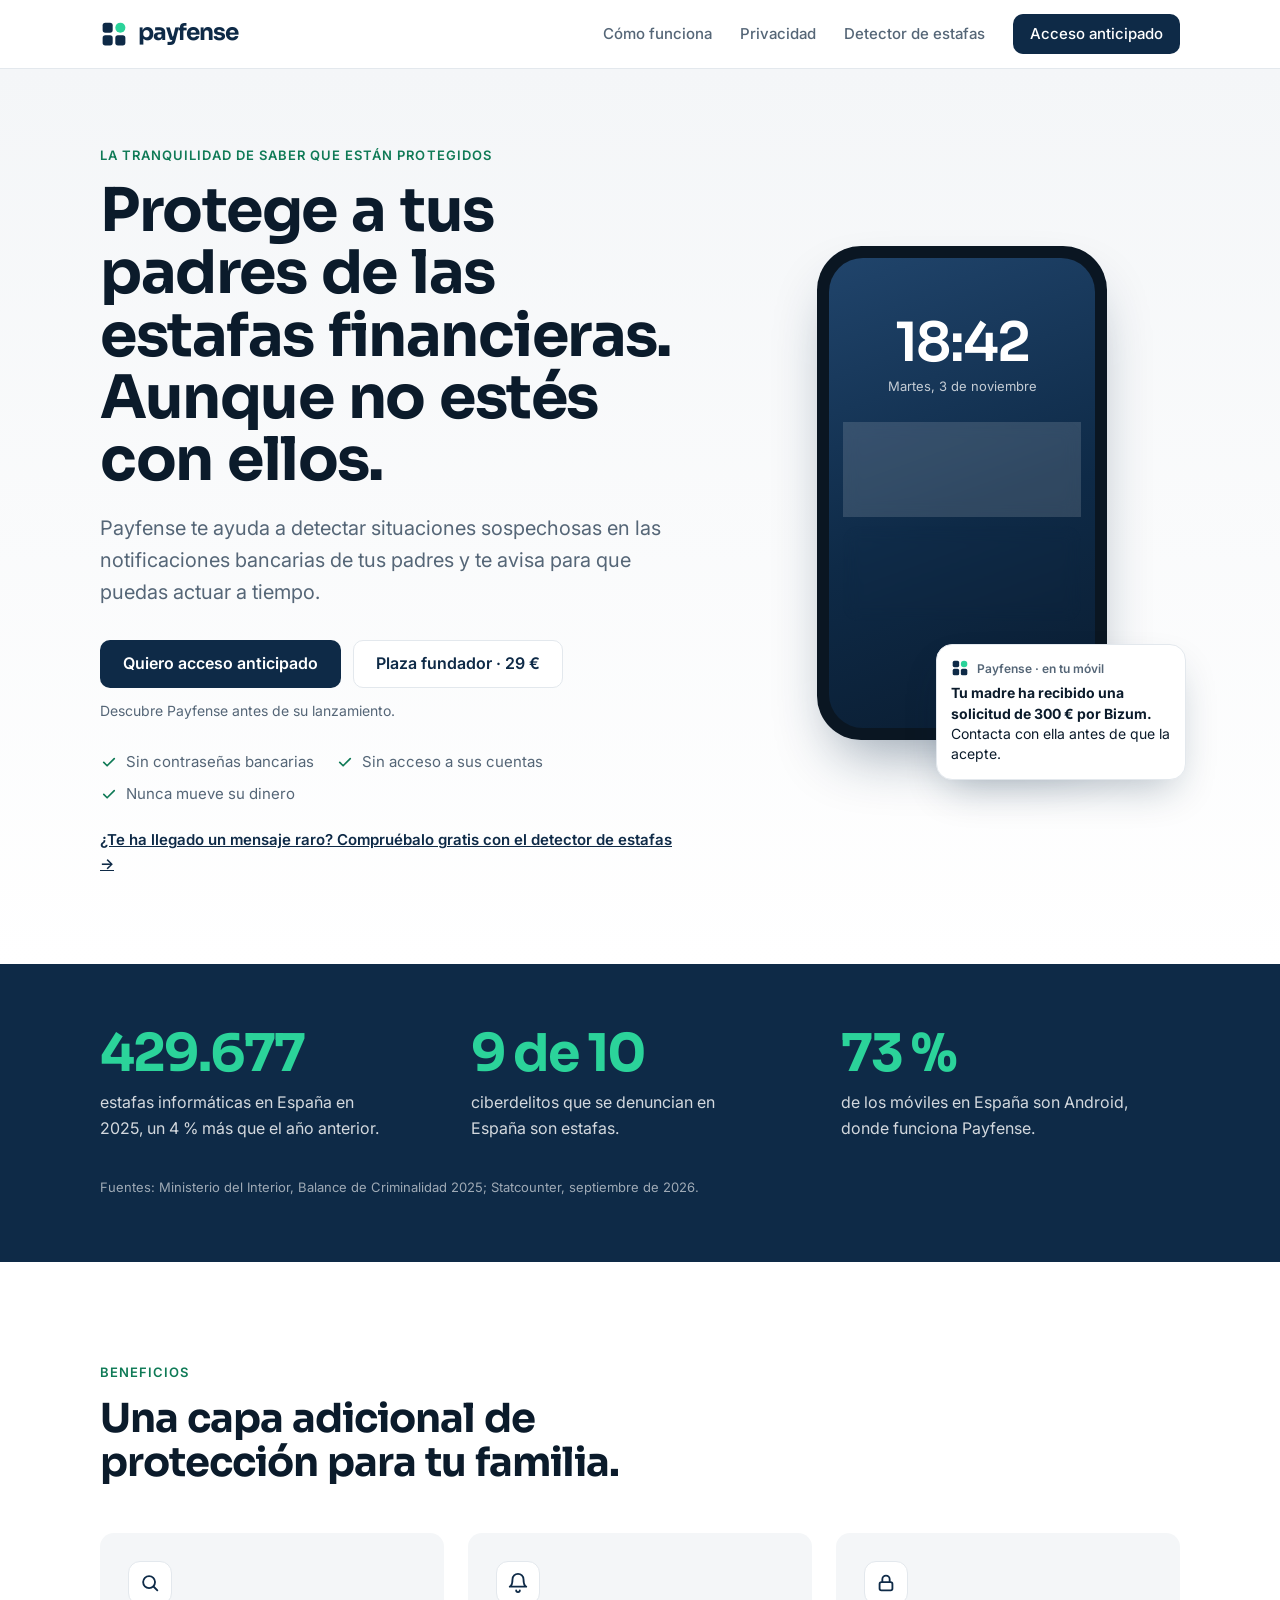
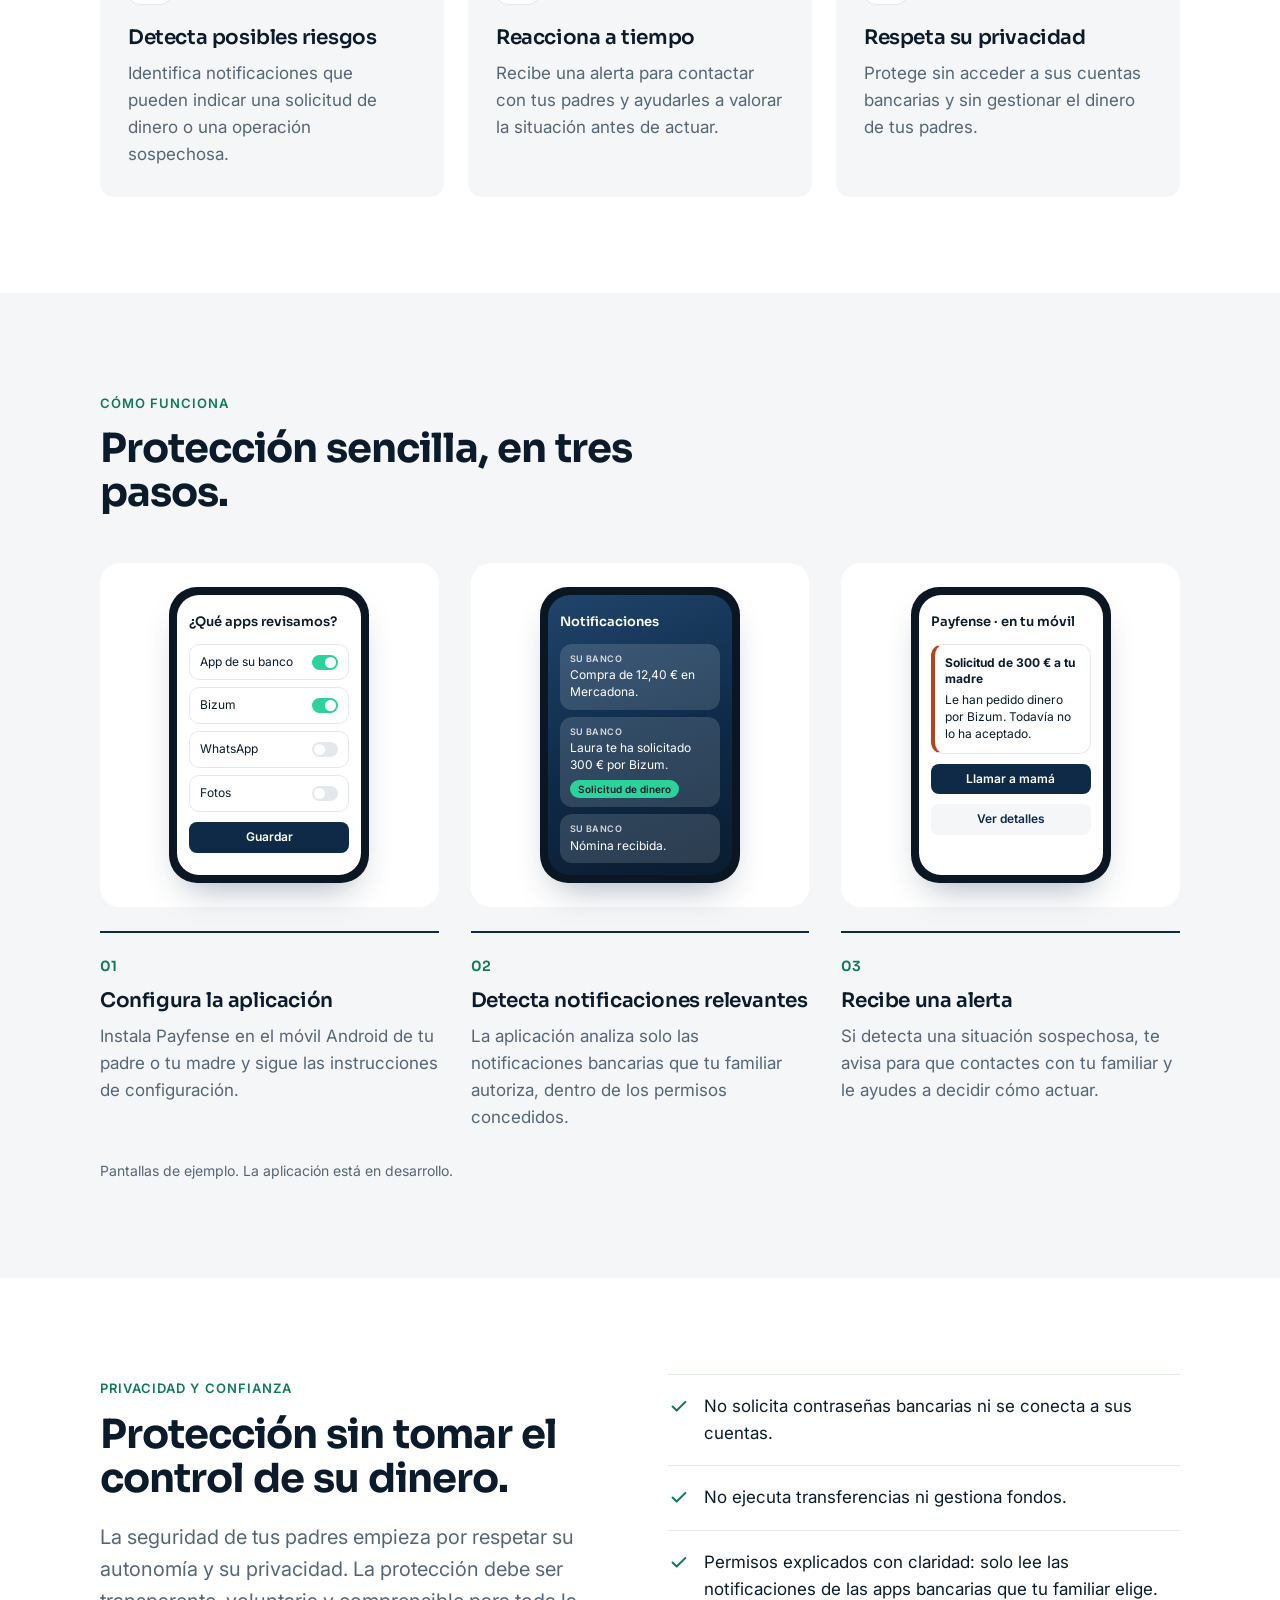
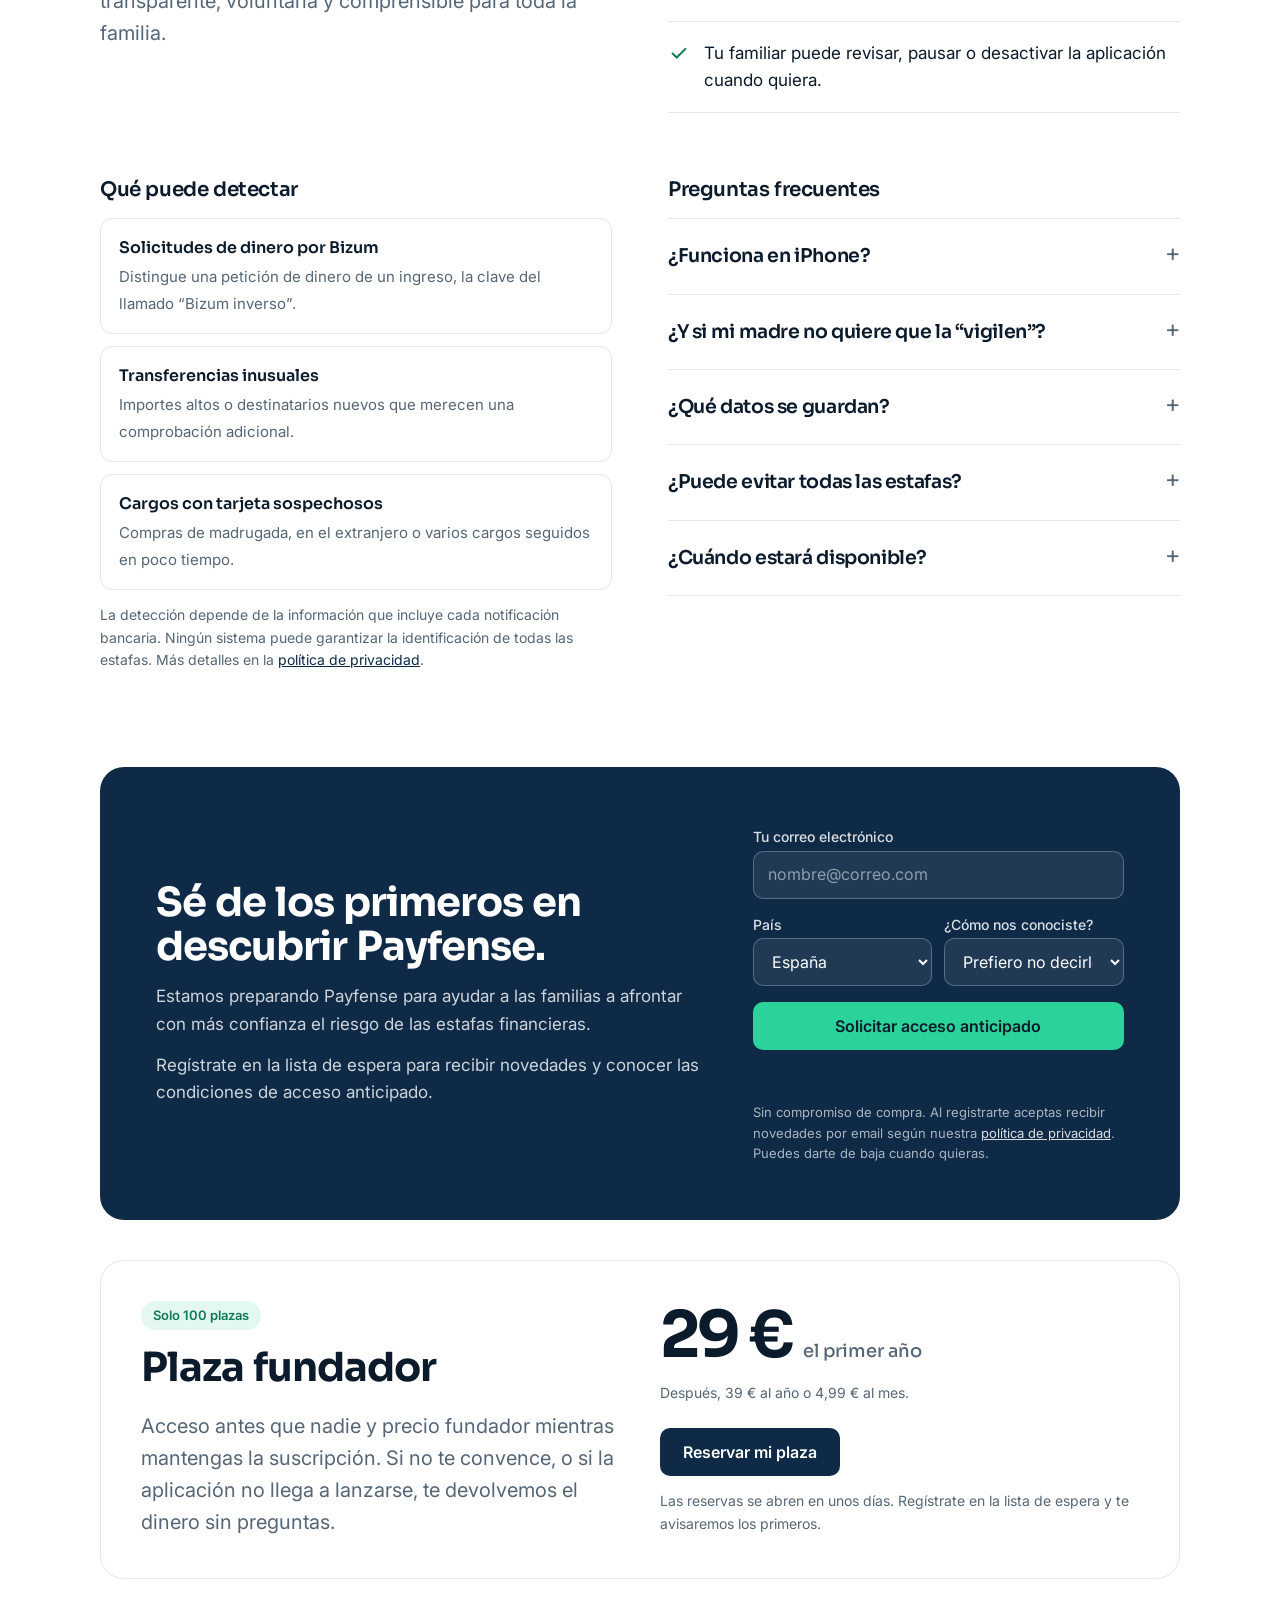
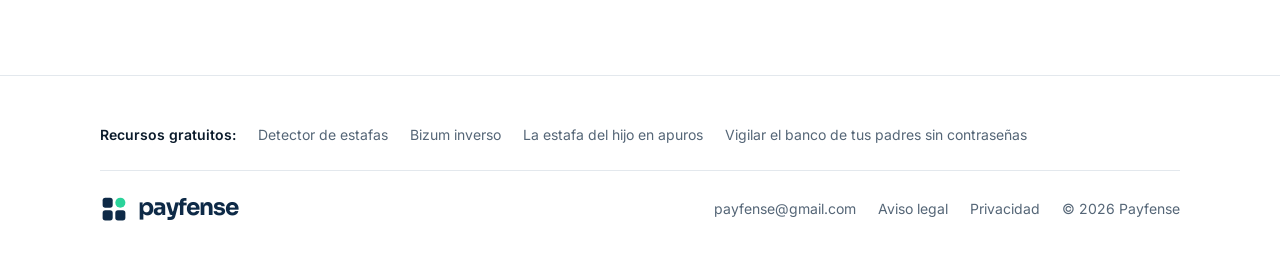
==== commit f1294463: "Add files via upload" ====
--- a/index.html
+++ b/index.html
@@ -3,11 +3,11 @@
 <head>
 <meta charset="utf-8">
 <meta name="viewport" content="width=device-width,initial-scale=1">
-<title>Payfense · Si intentan quitarle dinero a tus padres, te enteras al momento</title>
-<meta name="description" content="Payfense es una app para el Android de tus padres: si su banco les avisa de algo raro, te llega una alerta a ti. Sin contraseñas y sin conectar el banco.">
+<title>Payfense · Protege a tus padres de las estafas financieras</title>
+<meta name="description" content="Payfense detecta situaciones sospechosas en las notificaciones bancarias de tus padres y te avisa para que puedas actuar a tiempo. Sin contraseñas bancarias y sin acceso a sus cuentas.">
 <meta property="og:type" content="website">
-<meta property="og:title" content="Payfense · Si intentan quitarle dinero a tus padres, te enteras al momento">
-<meta property="og:description" content="App para el Android de tus padres. Sin contraseñas, sin conectar el banco y sin tocar su dinero.">
+<meta property="og:title" content="Payfense · Protege a tus padres de las estafas financieras. Aunque no estés con ellos.">
+<meta property="og:description" content="Detecta notificaciones bancarias sospechosas y te avisa a tiempo. Sin contraseñas bancarias y sin acceso a sus cuentas.">
 <meta property="og:image" content="https://gyfps.github.io/payfense-web/og-image.png">
 <meta name="twitter:card" content="summary_large_image">
 <meta name="theme-color" content="#0E2A47">
@@ -27,43 +27,46 @@
     </a>
     <nav class="nav" aria-label="Principal">
       <a class="hide-sm" href="#como-funciona">Cómo funciona</a>
-      <a class="hide-sm" href="#guias">Guías</a>
-      <a class="hide-sm" href="#preguntas">Preguntas</a>
-      <a class="btn btn-primary btn-sm" href="#apuntate">Unirme a la lista</a>
+      <a class="hide-sm" href="#privacidad">Privacidad</a>
+      <a class="hide-sm" href="detector.html">Detector de estafas</a>
+      <a class="btn btn-primary btn-sm" href="#apuntate">Acceso anticipado</a>
     </nav>
   </div>
 </header>
 
 <main>
+  <!-- 01 · Hero -->
   <section class="hero">
     <div class="container">
       <div>
-        <span class="eyebrow">Protección para tus padres</span>
-        <h1>Si alguien intenta quitarle dinero a tu madre, te enteras al momento.</h1>
-        <p class="lede">Payfense es una app para el móvil Android de tus padres. Cuando su banco les avisa de algo raro, como un Bizum, una transferencia o una petición de dinero, te llega una alerta a ti. Así puedes llamarles a tiempo.</p>
+        <span class="eyebrow">La tranquilidad de saber que están protegidos</span>
+        <h1>Protege a tus padres de las estafas financieras. Aunque no estés con ellos.</h1>
+        <p class="lede">Payfense te ayuda a detectar situaciones sospechosas en las notificaciones bancarias de tus padres y te avisa para que puedas actuar a tiempo.</p>
         <div class="hero-cta">
-          <a class="btn btn-primary" href="#apuntate">Apúntate gratis</a>
+          <a class="btn btn-primary" href="#apuntate">Quiero acceso anticipado</a>
           <a class="btn btn-ghost" href="#fundador">Plaza fundador · 29 €</a>
         </div>
+        <p class="note" style="margin-top:12px">Descubre Payfense antes de su lanzamiento.</p>
         <ul class="assurances">
-          <li><svg viewBox="0 0 24 24" fill="none" stroke="#0F7A56" stroke-width="2.2" stroke-linecap="round" stroke-linejoin="round" aria-hidden="true"><path d="M5 12.5l4.5 4.5L19 7.5"/></svg>Sin contraseñas</li>
-          <li><svg viewBox="0 0 24 24" fill="none" stroke="#0F7A56" stroke-width="2.2" stroke-linecap="round" stroke-linejoin="round" aria-hidden="true"><path d="M5 12.5l4.5 4.5L19 7.5"/></svg>Sin conectar el banco</li>
-          <li><svg viewBox="0 0 24 24" fill="none" stroke="#0F7A56" stroke-width="2.2" stroke-linecap="round" stroke-linejoin="round" aria-hidden="true"><path d="M5 12.5l4.5 4.5L19 7.5"/></svg>Nunca toca el dinero</li>
+          <li><svg viewBox="0 0 24 24" fill="none" stroke="#0F7A56" stroke-width="2.2" stroke-linecap="round" stroke-linejoin="round" aria-hidden="true"><path d="M5 12.5l4.5 4.5L19 7.5"/></svg>Sin contraseñas bancarias</li>
+          <li><svg viewBox="0 0 24 24" fill="none" stroke="#0F7A56" stroke-width="2.2" stroke-linecap="round" stroke-linejoin="round" aria-hidden="true"><path d="M5 12.5l4.5 4.5L19 7.5"/></svg>Sin acceso a sus cuentas</li>
+          <li><svg viewBox="0 0 24 24" fill="none" stroke="#0F7A56" stroke-width="2.2" stroke-linecap="round" stroke-linejoin="round" aria-hidden="true"><path d="M5 12.5l4.5 4.5L19 7.5"/></svg>Nunca mueve su dinero</li>
         </ul>
-      </div>
-
-      <div class="device-wrap" aria-label="Ejemplo: el banco de tu madre avisa de una petición de 300&nbsp;€ y a ti te llega una alerta">
+        <p style="margin:22px 0 0;font-size:15px"><a href="detector.html" style="font-weight:600">¿Te ha llegado un mensaje raro? Compruébalo gratis con el detector de estafas →</a></p>
+      </div>
+
+      <div class="device-wrap" aria-label="Ejemplo: el banco de tu madre avisa de una solicitud de 300&nbsp;€ y a ti te llega una alerta">
         <div class="device">
           <div class="screen">
             <div class="time">18:42</div>
             <div class="date">Martes, 3 de noviembre</div>
             <div class="notif"><div class="app"><i></i>Su banco</div>Bizum: <b>Laura te ha solicitado 300&nbsp;€</b>. Acepta o rechaza en la app.</div>
-            <div class="notif alert"><div class="app">Payfense</div><b>¡Ojo! Te están PIDIENDO dinero,</b> no te lo están dando. No lo aceptes.</div>
+            <div class="notif alert"><div class="app">Payfense</div><b>Atención: te están PIDIENDO dinero,</b> no te lo están enviando. Compruébalo antes de aceptar.</div>
           </div>
         </div>
         <div class="kid-card">
           <div class="who"><svg viewBox="0 0 64 64" aria-hidden="true"><rect x="6" y="6" width="23" height="23" rx="6" fill="#0E2A47"/><circle cx="46.5" cy="17.5" r="11.5" fill="#2BD39A"/><rect x="6" y="35" width="23" height="23" rx="6" fill="#0E2A47"/><rect x="35" y="35" width="23" height="23" rx="6" fill="#0E2A47"/></svg>Payfense · en tu móvil</div>
-          <b>A mamá le han pedido 300&nbsp;€ por Bizum.</b> ¿La llamas?
+          <b>Tu madre ha recibido una solicitud de 300&nbsp;€ por Bizum.</b> Contacta con ella antes de que la acepte.
         </div>
       </div>
     </div>
@@ -80,122 +83,183 @@
     </div>
   </div>
 
-  <section id="como-funciona">
+  <!-- 02 · Beneficios -->
+  <section id="beneficios">
+    <div class="container">
+      <div class="section-head">
+        <span class="eyebrow">Beneficios</span>
+        <h2>Una capa adicional de protección para tu familia.</h2>
+      </div>
+      <div class="grid-3">
+        <div class="feature">
+          <div class="ico"><svg viewBox="0 0 24 24" fill="none" stroke="#0E2A47" stroke-width="2" stroke-linecap="round" stroke-linejoin="round" aria-hidden="true"><circle cx="11" cy="11" r="6.5"/><path d="M20 20l-4.2-4.2"/></svg></div>
+          <h3>Detecta posibles riesgos</h3>
+          <p>Identifica notificaciones que pueden indicar una solicitud de dinero o una operación sospechosa.</p>
+        </div>
+        <div class="feature">
+          <div class="ico"><svg viewBox="0 0 24 24" fill="none" stroke="#0E2A47" stroke-width="2" stroke-linecap="round" stroke-linejoin="round" aria-hidden="true"><path d="M6 8a6 6 0 0112 0c0 7 3 8 3 8H3s3-1 3-8M10 20a2 2 0 004 0"/></svg></div>
+          <h3>Reacciona a tiempo</h3>
+          <p>Recibe una alerta para contactar con tus padres y ayudarles a valorar la situación antes de actuar.</p>
+        </div>
+        <div class="feature">
+          <div class="ico"><svg viewBox="0 0 24 24" fill="none" stroke="#0E2A47" stroke-width="2" stroke-linecap="round" stroke-linejoin="round" aria-hidden="true"><rect x="5" y="11" width="14" height="9" rx="2"/><path d="M8 11V8a4 4 0 018 0v3"/></svg></div>
+          <h3>Respeta su privacidad</h3>
+          <p>Protege sin acceder a sus cuentas bancarias y sin gestionar el dinero de tus padres.</p>
+        </div>
+      </div>
+    </div>
+  </section>
+
+  <!-- 03 · Cómo funciona -->
+  <section id="como-funciona" style="background:var(--soft)">
     <div class="container">
       <div class="section-head">
         <span class="eyebrow">Cómo funciona</span>
-        <h2>Tres pasos y te olvidas.</h2>
-      </div>
-      <div class="grid-3">
-        <div class="step"><div class="n">01</div><h3>Lo instalas en su móvil</h3><p>Son cinco minutos en el Android de tu madre o tu padre. Te guiamos paso a paso.</p></div>
-        <div class="step"><div class="n">02</div><h3>Lee solo los avisos del banco</h3><p>Pagos, Bizum y transferencias que su banco ya le envía. Nada más.</p></div>
-        <div class="step"><div class="n">03</div><h3>Si algo es raro, te avisa</h3><p>A ella le sale un aviso grande y claro. A ti te llega una alerta al instante.</p></div>
-      </div>
-    </div>
-  </section>
-
-  <section style="padding-top:0">
-    <div class="container">
-      <div class="section-head">
-        <span class="eyebrow">Qué detecta</span>
-        <h2>Las estafas que más se repiten.</h2>
-      </div>
-      <div class="grid-3">
-        <div class="feature">
-          <div class="ico"><svg viewBox="0 0 24 24" fill="none" stroke="#0E2A47" stroke-width="2" stroke-linecap="round" stroke-linejoin="round" aria-hidden="true"><path d="M7 7h11l-3-3M17 17H6l3 3"/></svg></div>
-          <h3>El “Bizum inverso”</h3>
-          <p>Le piden dinero haciéndose pasar por un comprador y cree que lo está recibiendo. Recibir un Bizum nunca hay que aceptarlo.</p>
-        </div>
-        <div class="feature">
-          <div class="ico"><svg viewBox="0 0 24 24" fill="none" stroke="#0E2A47" stroke-width="2" stroke-linecap="round" stroke-linejoin="round" aria-hidden="true"><path d="M3 10l9-6 9 6M5 10v8M19 10v8M9.5 10v8M14.5 10v8M3 20h18"/></svg></div>
-          <h3>Transferencias grandes o a alguien nuevo</h3>
-          <p>El típico “soy del banco, mueva su dinero a una cuenta segura”.</p>
-        </div>
-        <div class="feature">
-          <div class="ico"><svg viewBox="0 0 24 24" fill="none" stroke="#0E2A47" stroke-width="2" stroke-linecap="round" stroke-linejoin="round" aria-hidden="true"><rect x="3" y="5" width="18" height="14" rx="2.5"/><path d="M3 10h18M7 15h4"/></svg></div>
-          <h3>Pagos con tarjeta raros</h3>
-          <p>Compras de madrugada, en el extranjero o muchos cargos seguidos.</p>
-        </div>
-      </div>
-    </div>
-  </section>
-
-  <section style="background:var(--soft)">
-    <div class="container split">
-      <div>
-        <span class="eyebrow">Privacidad</span>
-        <h2>Diseñada para no tocar nunca su dinero.</h2>
-        <p class="lede">No vigilamos a tus padres: vigilamos a los estafadores. Tu madre ve siempre qué se comparte y decide.</p>
-      </div>
-      <ul class="checklist">
-        <li><svg viewBox="0 0 24 24" fill="none" stroke="#0F7A56" stroke-width="2.2" stroke-linecap="round" stroke-linejoin="round" aria-hidden="true"><path d="M5 12.5l4.5 4.5L19 7.5"/></svg><span>No pedimos contraseñas ni conectamos su banco.</span></li>
-        <li><svg viewBox="0 0 24 24" fill="none" stroke="#0F7A56" stroke-width="2.2" stroke-linecap="round" stroke-linejoin="round" aria-hidden="true"><path d="M5 12.5l4.5 4.5L19 7.5"/></svg><span>No podemos mover ni un euro.</span></li>
-        <li><svg viewBox="0 0 24 24" fill="none" stroke="#0F7A56" stroke-width="2.2" stroke-linecap="round" stroke-linejoin="round" aria-hidden="true"><path d="M5 12.5l4.5 4.5L19 7.5"/></svg><span>Solo miramos los avisos del banco. WhatsApp, fotos y lo demás ni se tocan.</span></li>
-        <li><svg viewBox="0 0 24 24" fill="none" stroke="#0F7A56" stroke-width="2.2" stroke-linecap="round" stroke-linejoin="round" aria-hidden="true"><path d="M5 12.5l4.5 4.5L19 7.5"/></svg><span>Puede pausar o desactivar la app cuando quiera.</span></li>
-      </ul>
-    </div>
-  </section>
-
-  <section id="apuntate">
+        <h2>Protección sencilla, en tres pasos.</h2>
+      </div>
+      <div class="steps-screens">
+        <div class="step-card">
+          <div class="mini" style="background:var(--white)"><div class="mini-phone" aria-hidden="true"><div class="mini-screen">
+            <div class="mini-title">¿Qué apps revisamos?</div>
+            <div class="mini-row">App de su banco<i class="on"></i></div>
+            <div class="mini-row">Bizum<i class="on"></i></div>
+            <div class="mini-row">WhatsApp<i></i></div>
+            <div class="mini-row">Fotos<i></i></div>
+            <span class="mini-btn">Guardar</span>
+          </div></div></div>
+          <div class="step"><div class="n">01</div><h3>Configura la aplicación</h3><p>Instala Payfense en el móvil Android de tu padre o tu madre y sigue las instrucciones de configuración.</p></div>
+        </div>
+        <div class="step-card">
+          <div class="mini" style="background:var(--white)"><div class="mini-phone" aria-hidden="true"><div class="mini-screen dark">
+            <div class="mini-title" style="color:#fff">Notificaciones</div>
+            <div class="mini-notif"><div class="app">Su banco</div>Compra de 12,40 € en Mercadona.</div>
+            <div class="mini-notif"><div class="app">Su banco</div>Laura te ha solicitado 300 € por Bizum.<br><span class="mini-flag">Solicitud de dinero</span></div>
+            <div class="mini-notif"><div class="app">Su banco</div>Nómina recibida.</div>
+          </div></div></div>
+          <div class="step"><div class="n">02</div><h3>Detecta notificaciones relevantes</h3><p>La aplicación analiza solo las notificaciones bancarias que tu familiar autoriza, dentro de los permisos concedidos.</p></div>
+        </div>
+        <div class="step-card">
+          <div class="mini" style="background:var(--white)"><div class="mini-phone" aria-hidden="true"><div class="mini-screen">
+            <div class="mini-title">Payfense · en tu móvil</div>
+            <div class="mini-alert"><b>Solicitud de 300 € a tu madre</b>Le han pedido dinero por Bizum. Todavía no lo ha aceptado.</div>
+            <span class="mini-btn">Llamar a mamá</span>
+            <span class="mini-btn" style="background:var(--soft);color:var(--navy)">Ver detalles</span>
+          </div></div></div>
+          <div class="step"><div class="n">03</div><h3>Recibe una alerta</h3><p>Si detecta una situación sospechosa, te avisa para que contactes con tu familiar y le ayudes a decidir cómo actuar.</p></div>
+        </div>
+      </div>
+      <p class="note" style="margin-top:28px">Pantallas de ejemplo. La aplicación está en desarrollo.</p>
+    </div>
+  </section>
+
+  <!-- 04 · Privacidad y confianza -->
+  <section id="privacidad">
+    <div class="container">
+      <div class="split">
+        <div>
+          <span class="eyebrow">Privacidad y confianza</span>
+          <h2>Protección sin tomar el control de su dinero.</h2>
+          <p class="lede">La seguridad de tus padres empieza por respetar su autonomía y su privacidad. La protección debe ser transparente, voluntaria y comprensible para toda la familia.</p>
+        </div>
+        <ul class="checklist">
+          <li><svg viewBox="0 0 24 24" fill="none" stroke="#0F7A56" stroke-width="2.2" stroke-linecap="round" stroke-linejoin="round" aria-hidden="true"><path d="M5 12.5l4.5 4.5L19 7.5"/></svg><span>No solicita contraseñas bancarias ni se conecta a sus cuentas.</span></li>
+          <li><svg viewBox="0 0 24 24" fill="none" stroke="#0F7A56" stroke-width="2.2" stroke-linecap="round" stroke-linejoin="round" aria-hidden="true"><path d="M5 12.5l4.5 4.5L19 7.5"/></svg><span>No ejecuta transferencias ni gestiona fondos.</span></li>
+          <li><svg viewBox="0 0 24 24" fill="none" stroke="#0F7A56" stroke-width="2.2" stroke-linecap="round" stroke-linejoin="round" aria-hidden="true"><path d="M5 12.5l4.5 4.5L19 7.5"/></svg><span>Permisos explicados con claridad: solo lee las notificaciones de las apps bancarias que tu familiar elige.</span></li>
+          <li><svg viewBox="0 0 24 24" fill="none" stroke="#0F7A56" stroke-width="2.2" stroke-linecap="round" stroke-linejoin="round" aria-hidden="true"><path d="M5 12.5l4.5 4.5L19 7.5"/></svg><span>Tu familiar puede revisar, pausar o desactivar la aplicación cuando quiera.</span></li>
+        </ul>
+      </div>
+
+      <div class="trust-grid">
+        <div>
+          <h3>Qué puede detectar</h3>
+          <ul class="detect-list">
+            <li><b>Solicitudes de dinero por Bizum</b><span>Distingue una petición de dinero de un ingreso, la clave del llamado “Bizum inverso”.</span></li>
+            <li><b>Transferencias inusuales</b><span>Importes altos o destinatarios nuevos que merecen una comprobación adicional.</span></li>
+            <li><b>Cargos con tarjeta sospechosos</b><span>Compras de madrugada, en el extranjero o varios cargos seguidos en poco tiempo.</span></li>
+          </ul>
+          <p class="note">La detección depende de la información que incluye cada notificación bancaria. Ningún sistema puede garantizar la identificación de todas las estafas. Más detalles en la <a href="privacidad.html">política de privacidad</a>.</p>
+        </div>
+        <div>
+          <h3>Preguntas frecuentes</h3>
+          <div class="faq">
+            <details><summary>¿Funciona en iPhone?</summary><p>De momento no. Apple no permite que una aplicación lea las notificaciones de otras. Payfense funciona en Android, el sistema de 7 de cada 10 móviles en España.</p></details>
+            <details><summary>¿Y si mi madre no quiere que la “vigilen”?</summary><p>Payfense no vigila a la persona, sino las señales de estafa en las notificaciones de su banco. Ella decide qué apps se revisan y puede pausar la aplicación cuando quiera.</p></details>
+            <details><summary>¿Qué datos se guardan?</summary><p>Solo lo necesario para avisarte: el tipo de aviso, el importe y la hora. Payfense no lee WhatsApp, fotos ni otras aplicaciones. Antes del lanzamiento publicaremos todos los detalles en la política de privacidad.</p></details>
+            <details><summary>¿Puede evitar todas las estafas?</summary><p>No. Ningún sistema puede detectar todas las estafas. Payfense te avisa cuando una notificación bancaria parece sospechosa, para que puedas actuar rápido: llamar a tu familiar, bloquear la tarjeta o contactar con el banco.</p></details>
+            <details><summary>¿Cuándo estará disponible?</summary><p>Estamos en desarrollo. Las personas de la lista de espera tendrán acceso anticipado.</p></details>
+          </div>
+        </div>
+      </div>
+    </div>
+  </section>
+
+  <!-- 05 · Lista de espera -->
+  <section id="apuntate" style="padding-top:0">
     <div class="container">
       <div class="cta-panel">
         <div>
-          <h2>Pruébala antes que nadie.</h2>
-          <p>Apúntate a la lista de espera: dos preguntas y 20 segundos. Los apuntados la prueban primero.</p>
+          <h2>Sé de los primeros en descubrir Payfense.</h2>
+          <p>Estamos preparando Payfense para ayudar a las familias a afrontar con más confianza el riesgo de las estafas financieras.</p>
+          <p>Regístrate en la lista de espera para recibir novedades y conocer las condiciones de acceso anticipado.</p>
         </div>
         <div class="actions">
-          <a class="btn btn-mint" href="https://docs.google.com/forms/d/e/1FAIpQLSf0JmtQz_4ahZUHwywUfacTEf2be-mP0vHsVRKnVqOBvSyNEw/viewform" target="_blank" rel="noopener">Quiero probarlo primero</a>
-          <small>Al apuntarte aceptas recibir emails sobre Payfense según la <a href="privacidad.html">política de privacidad</a>. Te puedes dar de baja cuando quieras.</small>
-        </div>
-      </div>
-    </div>
-  </section>
-
-  <section id="fundador" style="padding-top:0">
-    <div class="container">
-      <div class="price-card">
+          <form class="wl-form" id="wl-form" novalidate>
+            <div>
+              <label for="wl-email">Tu correo electrónico</label>
+              <input id="wl-email" name="email" type="email" autocomplete="email" placeholder="nombre@correo.com" required>
+            </div>
+            <div class="row">
+              <div>
+                <label for="wl-pais">País</label>
+                <select id="wl-pais" name="pais" required>
+                  <option value="España">España</option>
+                  <option value="México">México</option>
+                  <option value="Colombia">Colombia</option>
+                  <option value="Argentina">Argentina</option>
+                  <option value="Chile">Chile</option>
+                  <option value="Perú">Perú</option>
+                  <option value="Estados Unidos">Estados Unidos</option>
+                  <option value="Otro">Otro</option>
+                </select>
+              </div>
+              <div>
+                <label for="wl-canal">¿Cómo nos conociste?</label>
+                <select id="wl-canal" name="canal">
+                  <option value="">Prefiero no decirlo</option>
+                  <option value="TikTok">TikTok</option>
+                  <option value="Instagram">Instagram</option>
+                  <option value="Youtube">YouTube</option>
+                  <option value="Prensa o blog">Prensa o blog</option>
+                  <option value="Google">Google</option>
+                  <option value="Me lo enseñó alguien">Me lo enseñó alguien</option>
+                </select>
+              </div>
+            </div>
+            <button class="btn btn-mint" type="submit" id="wl-btn">Solicitar acceso anticipado</button>
+            <p class="wl-error" id="wl-error" role="alert"></p>
+            <small>Sin compromiso de compra. Al registrarte aceptas recibir novedades por email según nuestra <a href="privacidad.html">política de privacidad</a>. Puedes darte de baja cuando quieras.</small>
+          </form>
+          <div class="wl-ok" id="wl-ok" hidden role="status">
+            <h3>Ya estás en la lista.</h3>
+            <p id="wl-ok-txt">Te escribiremos cuando haya novedades sobre el acceso anticipado.</p>
+            <a class="btn btn-mint" href="#fundador">Ver la plaza fundador</a>
+          </div>
+        </div>
+      </div>
+
+      <div class="price-card" id="fundador" style="margin-top:40px;scroll-margin-top:90px">
         <div>
           <span class="tag">Solo 100 plazas</span>
           <h2>Plaza fundador</h2>
-          <p class="lede">Acceso antes que nadie y precio fundador mientras sigas. Si no te convence, o si la app no llega a salir, te devolvemos el dinero sin preguntas.</p>
+          <p class="lede">Acceso antes que nadie y precio fundador mientras mantengas la suscripción. Si no te convence, o si la aplicación no llega a lanzarse, te devolvemos el dinero sin preguntas.</p>
         </div>
         <div>
           <div class="price">29 € <small>el primer año</small></div>
           <p class="note">Después, 39 € al año o 4,99 € al mes.</p>
           <!-- PENDIENTE-STRIPE: cambiar este enlace por el de https://buy.stripe.com/... cuando exista -->
-          <div style="margin-top:24px"><a class="btn btn-primary" id="btn-fundador" href="https://docs.google.com/forms/d/e/1FAIpQLSf0JmtQz_4ahZUHwywUfacTEf2be-mP0vHsVRKnVqOBvSyNEw/viewform" target="_blank" rel="noopener">Reservar mi plaza</a></div>
-          <p class="note" id="nota-fundador">Las reservas se abren en unos días. Apúntate a la lista y te avisamos los primeros.</p>
-        </div>
-      </div>
-    </div>
-  </section>
-
-  <section id="guias" style="background:var(--soft)">
-    <div class="container">
-      <div class="section-head">
-        <span class="eyebrow">Guías gratis</span>
-        <h2>Aprende a reconocer las estafas.</h2>
-        <p>Explicadas paso a paso, para que se las enseñes a tus padres.</p>
-      </div>
-      <div class="grid-3">
-        <a class="guide-card" href="bizum-inverso.html" style="background:var(--white)"><span class="meta">Bizum</span><h3>Bizum inverso</h3><p>Qué es, cómo reconocerlo y qué hacer si tus padres han caído.</p><span class="more">Leer la guía →</span></a>
-        <a class="guide-card" href="estafa-hijo-en-apuros.html" style="background:var(--white)"><span class="meta">WhatsApp y SMS</span><h3>“Hola mamá, se me ha roto el móvil”</h3><p>La estafa del hijo en apuros, explicada paso a paso.</p><span class="more">Leer la guía →</span></a>
-        <a class="guide-card" href="avisos-banco-padres.html" style="background:var(--white)"><span class="meta">Banco</span><h3>Vigilar el banco de tus padres sin contraseñas</h3><p>Cuatro formas de enterarte a tiempo si algo va mal.</p><span class="more">Leer la guía →</span></a>
-      </div>
-    </div>
-  </section>
-
-  <section id="preguntas">
-    <div class="container narrow">
-      <div class="section-head">
-        <span class="eyebrow">Preguntas</span>
-        <h2>Lo que nos preguntan.</h2>
-      </div>
-      <div class="faq">
-        <details><summary>¿Funciona en iPhone?</summary><p>De momento no. Apple no deja que las apps lean los avisos de otras apps. Funciona en Android, que usan 7 de cada 10 móviles en España.</p></details>
-        <details><summary>¿Y si mi madre no quiere que la “vigilen”?</summary><p>No la vigilamos a ella, vigilamos a los estafadores. Ella ve siempre qué se comparte y puede pausarla cuando quiera.</p></details>
-        <details><summary>¿Puede evitar todas las estafas?</summary><p>No, nadie puede. Te avisa en cuanto su banco registra algo raro, para que puedas actuar rápido: llamarla, bloquear la tarjeta o avisar al banco.</p></details>
-        <details><summary>¿Cuándo estará lista?</summary><p>La estamos preparando. Los apuntados a la lista la prueban primero.</p></details>
+          <div style="margin-top:24px"><a class="btn btn-primary" id="btn-fundador" href="#apuntate">Reservar mi plaza</a></div>
+          <p class="note" id="nota-fundador">Las reservas se abren en unos días. Regístrate en la lista de espera y te avisaremos los primeros.</p>
+        </div>
       </div>
     </div>
   </section>
@@ -203,6 +267,13 @@
 
 <footer class="site-footer">
   <div class="container">
+    <div class="footer-resources">
+      <b>Recursos gratuitos:</b>
+      <a href="detector.html">Detector de estafas</a>
+      <a href="bizum-inverso.html">Bizum inverso</a>
+      <a href="estafa-hijo-en-apuros.html">La estafa del hijo en apuros</a>
+      <a href="avisos-banco-padres.html">Vigilar el banco de tus padres sin contraseñas</a>
+    </div>
     <a class="brand" href="index.html" aria-label="Payfense, inicio">
       <svg viewBox="0 0 64 64" aria-hidden="true"><rect x="6" y="6" width="23" height="23" rx="6" fill="#0E2A47"/><circle cx="46.5" cy="17.5" r="11.5" fill="#2BD39A"/><rect x="6" y="35" width="23" height="23" rx="6" fill="#0E2A47"/><rect x="35" y="35" width="23" height="23" rx="6" fill="#0E2A47"/></svg>
       <span>payfense</span>
@@ -215,5 +286,40 @@
     </nav>
   </div>
 </footer>
+
+<script>
+/* Lista de espera: envía a Google Forms sin salir de la página.
+   Rellena los entry.* con el enlace prellenado del formulario. Si están vacíos, abre el formulario de Google. */
+var FORM = {
+  viewform: "https://docs.google.com/forms/d/e/1FAIpQLSf0JmtQz_4ahZUHwywUfacTEf2be-mP0vHsVRKnVqOBvSyNEw/viewform",
+  action:   "https://docs.google.com/forms/d/e/1FAIpQLSf0JmtQz_4ahZUHwywUfacTEf2be-mP0vHsVRKnVqOBvSyNEw/formResponse",
+  email: "", pais: "", canal: ""
+};
+(function(){
+  var f = document.getElementById("wl-form"), err = document.getElementById("wl-error"), btn = document.getElementById("wl-btn");
+  var params = new URLSearchParams(location.search), utm = (params.get("utm_source") || "").toLowerCase();
+  var mapa = {tiktok:"TikTok", instagram:"Instagram", ig:"Instagram", youtube:"Youtube", yt:"Youtube", google:"Google", prensa:"Prensa o blog"};
+  if (mapa[utm]) document.getElementById("wl-canal").value = mapa[utm];
+  f.addEventListener("submit", function(e){
+    e.preventDefault(); err.textContent = "";
+    var email = document.getElementById("wl-email").value.trim();
+    if (!/^[^\s@]+@[^\s@]+\.[^\s@]{2,}$/.test(email)) { err.textContent = "Escribe un correo electrónico válido."; document.getElementById("wl-email").focus(); return; }
+    var pais = document.getElementById("wl-pais").value, canal = document.getElementById("wl-canal").value;
+    if (!FORM.email) { window.open(FORM.viewform, "_blank", "noopener"); err.textContent = "Termina el registro en la pestaña que se ha abierto."; return; }
+    var datos = new URLSearchParams();
+    datos.append(FORM.email, email); datos.append(FORM.pais, pais);
+    if (canal && FORM.canal) datos.append(FORM.canal, canal);
+    btn.disabled = true; btn.textContent = "Enviando…";
+    fetch(FORM.action, {method:"POST", mode:"no-cors", body:datos}).then(function(){
+      f.hidden = true;
+      document.getElementById("wl-ok-txt").textContent = "Te escribiremos a " + email + " cuando haya novedades sobre el acceso anticipado.";
+      document.getElementById("wl-ok").hidden = false;
+    }).catch(function(){
+      btn.disabled = false; btn.textContent = "Solicitar acceso anticipado";
+      err.textContent = "No se ha podido enviar. Revisa tu conexión e inténtalo de nuevo.";
+    });
+  });
+})();
+</script>
 </body>
 </html>
--- a/estilos.css
+++ b/estilos.css
@@ -36,7 +36,7 @@
 @media (max-width:820px){.nav a.hide-sm{display:none}}
 
 /* Botones */
-.btn{display:inline-flex;align-items:center;justify-content:center;gap:8px;min-height:48px;padding:0 22px;border-radius:10px;font-family:var(--body);font-weight:600;font-size:16px;text-decoration:none;border:1.5px solid transparent;transition:background .15s,border-color .15s,color .15s}
+.btn{display:inline-flex;align-items:center;justify-content:center;gap:8px;min-height:48px;padding:0 22px;border-radius:10px;font-family:var(--body);font-weight:600;font-size:16px;text-decoration:none;border:1.5px solid transparent;transition:background .15s,border-color .15s,color .15s;cursor:pointer}
 .btn-primary{background:var(--navy);color:var(--white)}
 .btn-primary:hover{background:#163a5f}
 .btn-ghost{border-color:var(--line);color:var(--navy);background:var(--white)}
@@ -162,6 +162,55 @@
 .site-footer a{color:var(--muted);text-decoration:none}
 .site-footer a:hover{color:var(--navy)}
 .site-footer .brand{color:var(--navy)}
+.footer-resources{width:100%;display:flex;flex-wrap:wrap;gap:10px 22px;padding-bottom:24px;border-bottom:1px solid var(--line)}
+.footer-resources b{color:var(--ink);font-weight:600}
+
+/* Pasos con pantallas del producto */
+.steps-screens{display:grid;grid-template-columns:repeat(3,minmax(0,1fr));gap:32px}
+@media (max-width:900px){.steps-screens{grid-template-columns:1fr;gap:48px}}
+.step-card .mini{background:var(--soft);border-radius:20px;padding:24px 20px;margin-bottom:24px;display:flex;justify-content:center}
+.mini-phone{width:200px;border-radius:28px;background:#0A1622;padding:8px;box-shadow:0 18px 36px -16px rgba(14,42,71,.4)}
+.mini-screen{border-radius:22px;height:280px;overflow:hidden;padding:18px 12px;background:var(--white);font-size:12px;line-height:1.4;color:var(--ink)}
+.mini-screen.dark{background:linear-gradient(160deg,#20446B,#0E2A47 55%,#0A1C30);color:#fff}
+.mini-title{font-family:var(--head);font-weight:600;font-size:13px;margin-bottom:12px}
+.mini-row{display:flex;align-items:center;justify-content:space-between;gap:8px;padding:9px 10px;border:1px solid var(--line);border-radius:10px;margin-bottom:7px}
+.mini-row i{width:26px;height:15px;border-radius:999px;background:var(--line);position:relative;flex:none}
+.mini-row i::after{content:"";position:absolute;top:2px;left:2px;width:11px;height:11px;border-radius:50%;background:#fff}
+.mini-row i.on{background:var(--mint)}
+.mini-row i.on::after{left:13px}
+.mini-notif{background:rgba(255,255,255,.14);border-radius:12px;padding:9px 10px;margin-bottom:7px}
+.mini-notif .app{font-size:9px;font-weight:600;opacity:.8;text-transform:uppercase;letter-spacing:.04em;margin-bottom:2px}
+.mini-flag{display:inline-block;background:var(--mint);color:var(--ink);font-weight:600;font-size:10px;border-radius:999px;padding:2px 8px;margin-top:6px}
+.mini-alert{border:1px solid var(--line);border-left:4px solid var(--warn);border-radius:12px;padding:10px;margin-top:6px}
+.mini-alert b{display:block;margin-bottom:4px}
+.mini-btn{display:block;text-align:center;background:var(--navy);color:#fff;border-radius:8px;padding:7px;margin-top:10px;font-weight:600}
+.step-card h3{margin-top:8px}
+.step-card p{color:var(--muted);margin:10px 0 0}
+
+/* Qué detecta */
+.detect-list{list-style:none;margin:0;padding:0;display:grid;gap:12px}
+.detect-list li{background:var(--white);border:1px solid var(--line);border-radius:12px;padding:16px 18px}
+.detect-list b{display:block;font-family:var(--head);font-weight:600;font-size:16px;margin-bottom:2px}
+.detect-list span{color:var(--muted);font-size:15px}
+.trust-grid{display:grid;grid-template-columns:1fr 1fr;gap:56px;align-items:start;margin-top:64px}
+@media (max-width:900px){.trust-grid{grid-template-columns:1fr;gap:40px}}
+.trust-grid h3{margin-bottom:16px}
+
+/* Formulario de la lista de espera */
+.wl-form{display:flex;flex-direction:column;gap:12px;width:100%}
+.wl-form label{font-size:14px;font-weight:500;color:rgba(255,255,255,.85)}
+.wl-form input,.wl-form select{width:100%;min-height:48px;border-radius:10px;border:1.5px solid rgba(255,255,255,.25);background:rgba(255,255,255,.08);color:#fff;font:inherit;font-size:16px;padding:0 14px}
+.wl-form select option{color:var(--ink)}
+.wl-form input::placeholder{color:rgba(255,255,255,.5)}
+.wl-form input:focus,.wl-form select:focus{outline:3px solid var(--mint);outline-offset:1px}
+.wl-form .row{display:grid;grid-template-columns:1fr 1fr;gap:12px}
+@media (max-width:520px){.wl-form .row{grid-template-columns:1fr}}
+.wl-form .btn{width:100%;margin-top:4px}
+.wl-error{color:#FFB4A0;font-size:14px;min-height:1em;margin:0}
+.wl-ok{background:rgba(255,255,255,.08);border:1.5px solid var(--mint);border-radius:16px;padding:24px;width:100%}
+.wl-ok[hidden],.wl-form[hidden]{display:none}
+.wl-ok h3{color:#fff;margin-bottom:8px}
+.wl-ok p{margin:0 0 16px}
 
 :focus-visible{outline:3px solid var(--mint);outline-offset:2px}
 @media (prefers-reduced-motion:reduce){html{scroll-behavior:auto}.guide-card{transition:none}}
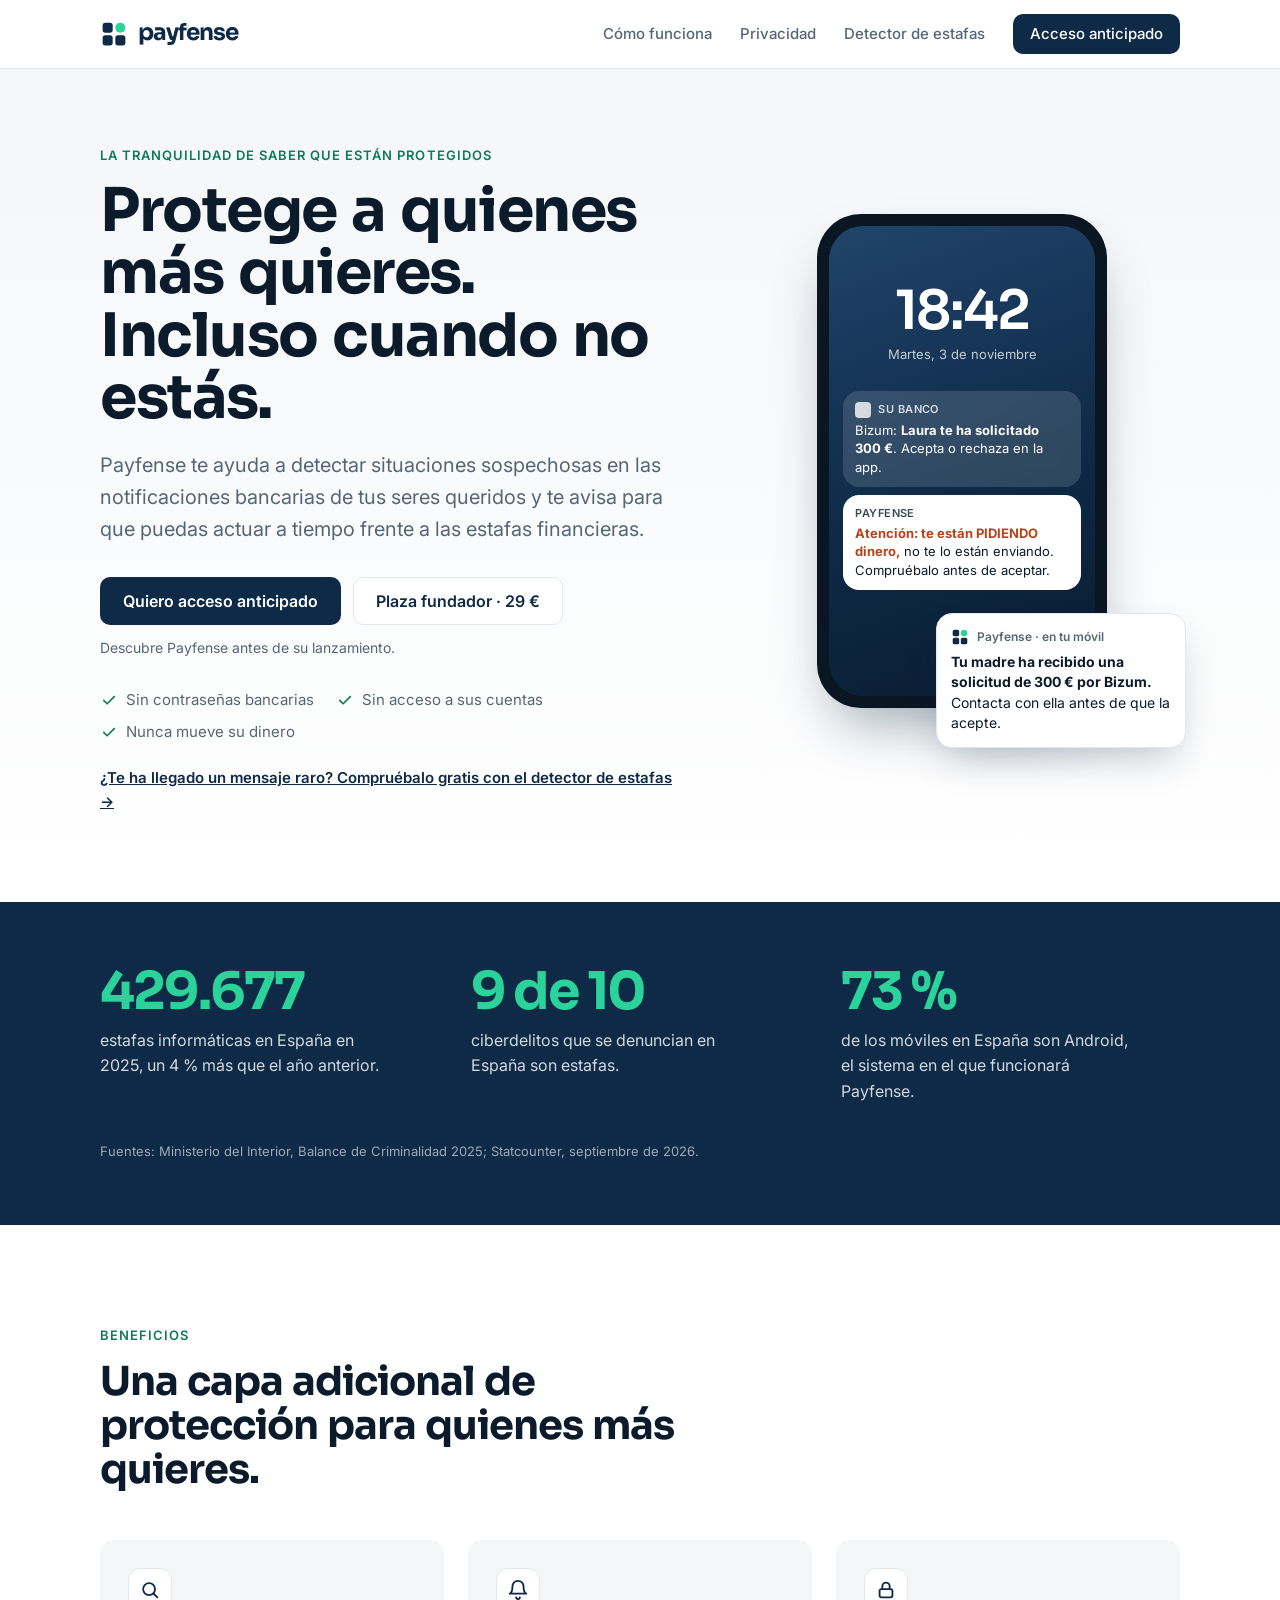
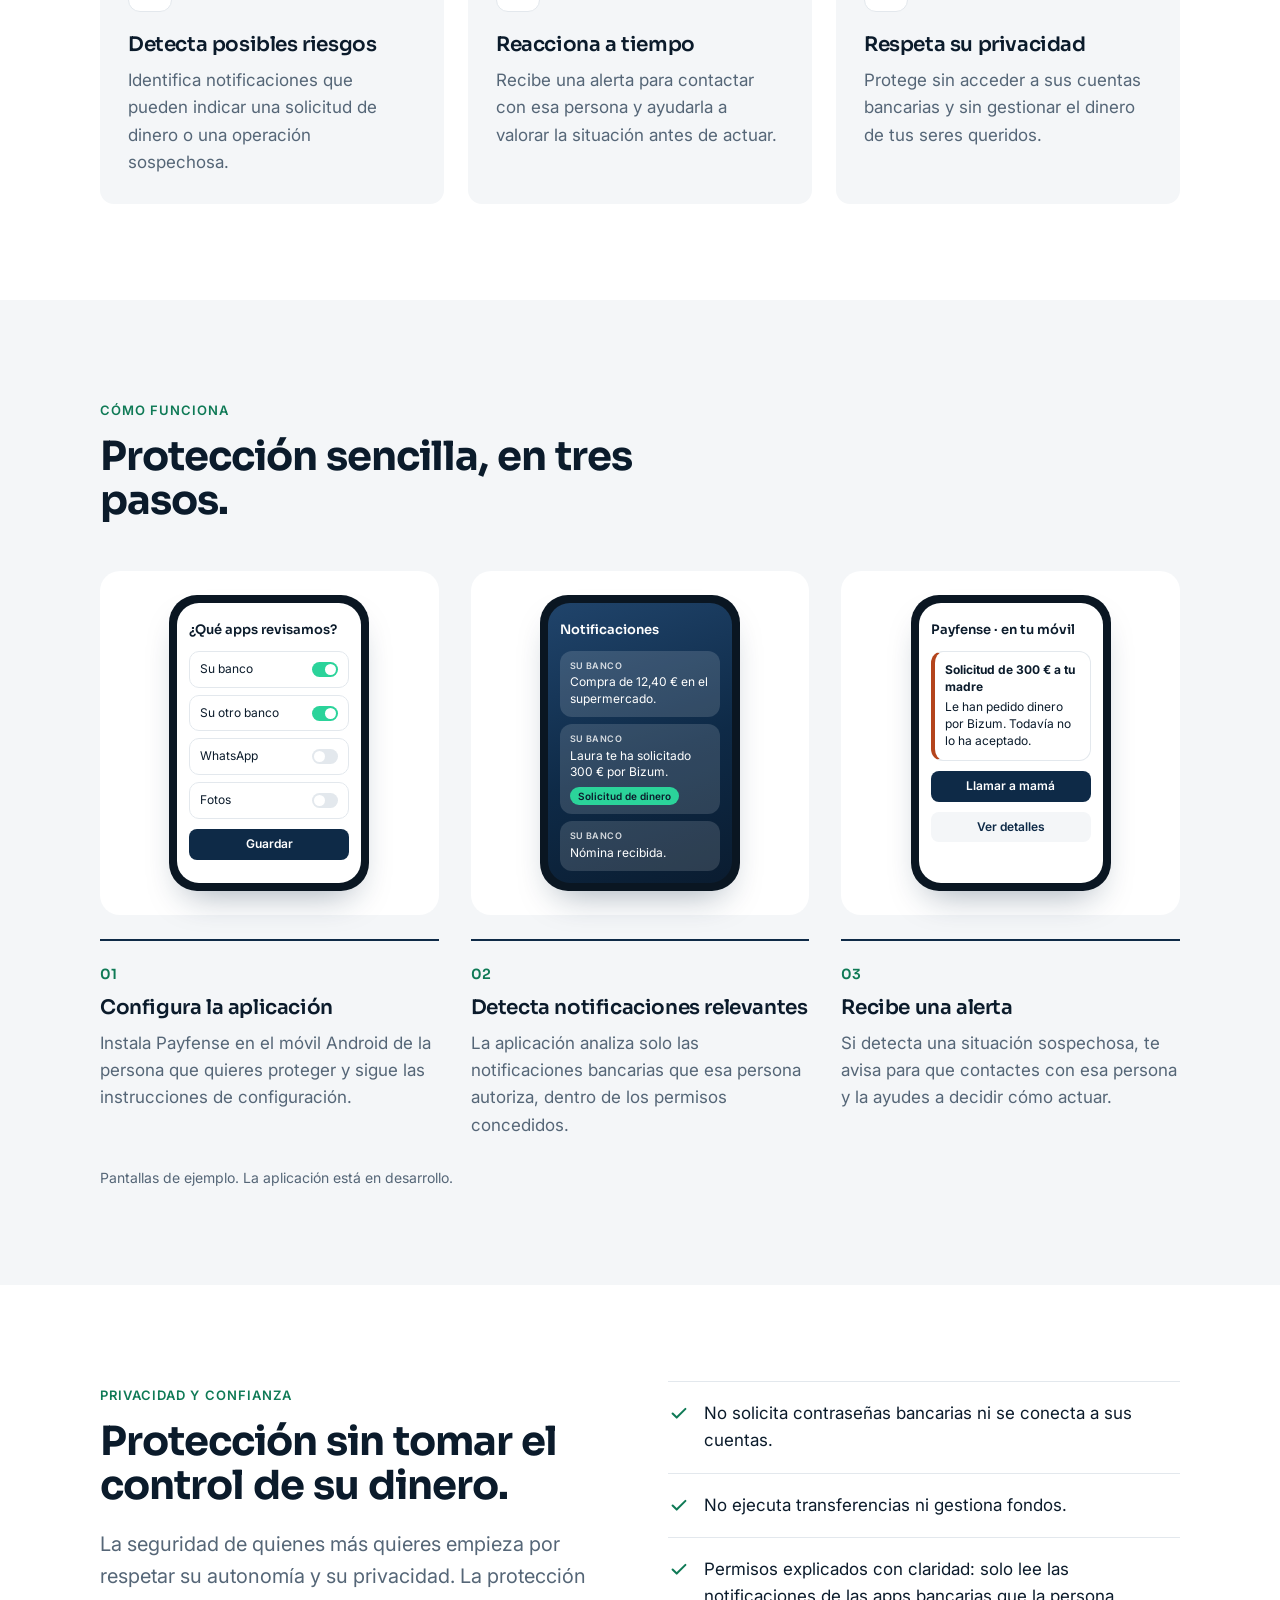
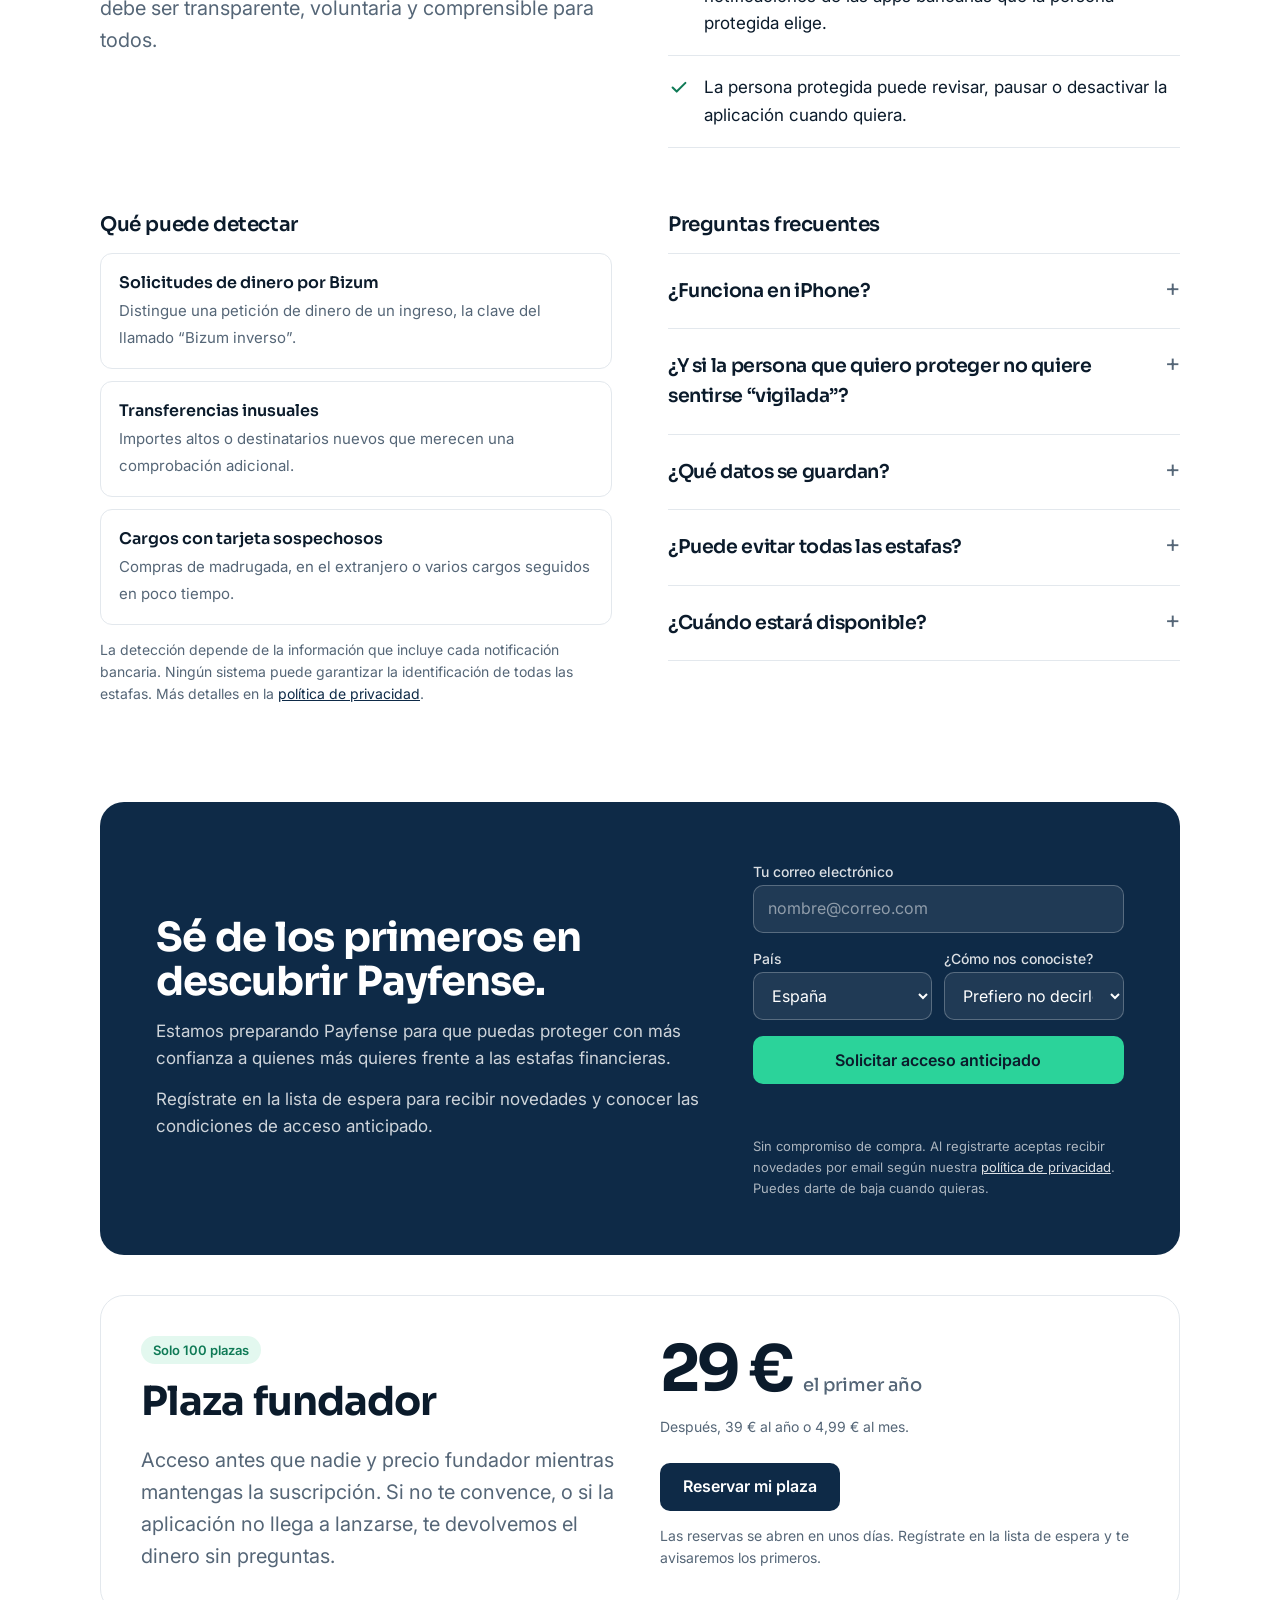
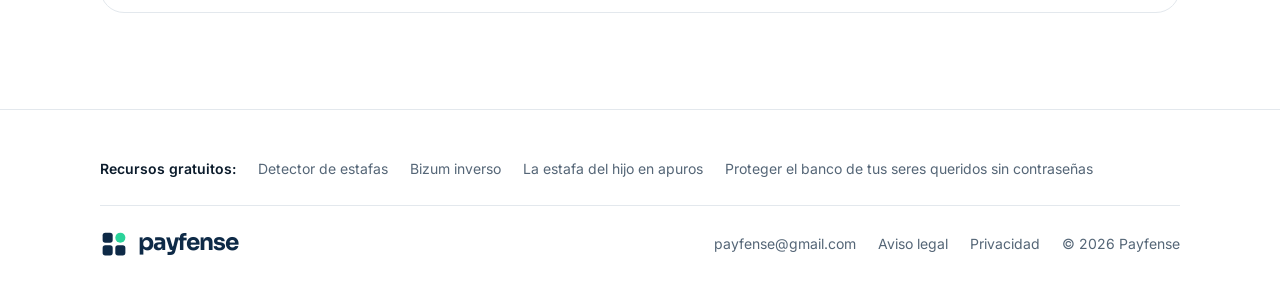
==== commit bf7773f1: "Add files via upload" ====
--- a/index.html
+++ b/index.html
@@ -3,10 +3,10 @@
 <head>
 <meta charset="utf-8">
 <meta name="viewport" content="width=device-width,initial-scale=1">
-<title>Payfense · Protege a tus padres de las estafas financieras</title>
-<meta name="description" content="Payfense detecta situaciones sospechosas en las notificaciones bancarias de tus padres y te avisa para que puedas actuar a tiempo. Sin contraseñas bancarias y sin acceso a sus cuentas.">
+<title>Payfense · Protege a quienes más quieres de las estafas financieras</title>
+<meta name="description" content="Payfense detecta situaciones sospechosas en las notificaciones bancarias de tus seres queridos y te avisa para que puedas actuar a tiempo. Sin contraseñas bancarias y sin acceso a sus cuentas.">
 <meta property="og:type" content="website">
-<meta property="og:title" content="Payfense · Protege a tus padres de las estafas financieras. Aunque no estés con ellos.">
+<meta property="og:title" content="Payfense · Protege a quienes más quieres. Incluso cuando no estás.">
 <meta property="og:description" content="Detecta notificaciones bancarias sospechosas y te avisa a tiempo. Sin contraseñas bancarias y sin acceso a sus cuentas.">
 <meta property="og:image" content="https://gyfps.github.io/payfense-web/og-image.png">
 <meta name="twitter:card" content="summary_large_image">
@@ -40,8 +40,8 @@
     <div class="container">
       <div>
         <span class="eyebrow">La tranquilidad de saber que están protegidos</span>
-        <h1>Protege a tus padres de las estafas financieras. Aunque no estés con ellos.</h1>
-        <p class="lede">Payfense te ayuda a detectar situaciones sospechosas en las notificaciones bancarias de tus padres y te avisa para que puedas actuar a tiempo.</p>
+        <h1>Protege a quienes más quieres. Incluso cuando no estás.</h1>
+        <p class="lede">Payfense te ayuda a detectar situaciones sospechosas en las notificaciones bancarias de tus seres queridos y te avisa para que puedas actuar a tiempo frente a las estafas financieras.</p>
         <div class="hero-cta">
           <a class="btn btn-primary" href="#apuntate">Quiero acceso anticipado</a>
           <a class="btn btn-ghost" href="#fundador">Plaza fundador · 29 €</a>
@@ -77,7 +77,7 @@
       <div class="stats">
         <div class="stat"><b>429.677</b><span>estafas informáticas en España en 2025, un 4 % más que el año anterior.</span></div>
         <div class="stat"><b>9 de 10</b><span>ciberdelitos que se denuncian en España son estafas.</span></div>
-        <div class="stat"><b>73 %</b><span>de los móviles en España son Android, donde funciona Payfense.</span></div>
+        <div class="stat"><b>73 %</b><span>de los móviles en España son Android, el sistema en el que funcionará Payfense.</span></div>
       </div>
       <p class="source">Fuentes: Ministerio del Interior, Balance de Criminalidad 2025; Statcounter, septiembre de 2026.</p>
     </div>
@@ -88,7 +88,7 @@
     <div class="container">
       <div class="section-head">
         <span class="eyebrow">Beneficios</span>
-        <h2>Una capa adicional de protección para tu familia.</h2>
+        <h2>Una capa adicional de protección para quienes más quieres.</h2>
       </div>
       <div class="grid-3">
         <div class="feature">
@@ -99,12 +99,12 @@
         <div class="feature">
           <div class="ico"><svg viewBox="0 0 24 24" fill="none" stroke="#0E2A47" stroke-width="2" stroke-linecap="round" stroke-linejoin="round" aria-hidden="true"><path d="M6 8a6 6 0 0112 0c0 7 3 8 3 8H3s3-1 3-8M10 20a2 2 0 004 0"/></svg></div>
           <h3>Reacciona a tiempo</h3>
-          <p>Recibe una alerta para contactar con tus padres y ayudarles a valorar la situación antes de actuar.</p>
+          <p>Recibe una alerta para contactar con esa persona y ayudarla a valorar la situación antes de actuar.</p>
         </div>
         <div class="feature">
           <div class="ico"><svg viewBox="0 0 24 24" fill="none" stroke="#0E2A47" stroke-width="2" stroke-linecap="round" stroke-linejoin="round" aria-hidden="true"><rect x="5" y="11" width="14" height="9" rx="2"/><path d="M8 11V8a4 4 0 018 0v3"/></svg></div>
           <h3>Respeta su privacidad</h3>
-          <p>Protege sin acceder a sus cuentas bancarias y sin gestionar el dinero de tus padres.</p>
+          <p>Protege sin acceder a sus cuentas bancarias y sin gestionar el dinero de tus seres queridos.</p>
         </div>
       </div>
     </div>
@@ -121,22 +121,22 @@
         <div class="step-card">
           <div class="mini" style="background:var(--white)"><div class="mini-phone" aria-hidden="true"><div class="mini-screen">
             <div class="mini-title">¿Qué apps revisamos?</div>
-            <div class="mini-row">App de su banco<i class="on"></i></div>
-            <div class="mini-row">Bizum<i class="on"></i></div>
+            <div class="mini-row">Su banco<i class="on"></i></div>
+            <div class="mini-row">Su otro banco<i class="on"></i></div>
             <div class="mini-row">WhatsApp<i></i></div>
             <div class="mini-row">Fotos<i></i></div>
             <span class="mini-btn">Guardar</span>
           </div></div></div>
-          <div class="step"><div class="n">01</div><h3>Configura la aplicación</h3><p>Instala Payfense en el móvil Android de tu padre o tu madre y sigue las instrucciones de configuración.</p></div>
+          <div class="step"><div class="n">01</div><h3>Configura la aplicación</h3><p>Instala Payfense en el móvil Android de la persona que quieres proteger y sigue las instrucciones de configuración.</p></div>
         </div>
         <div class="step-card">
           <div class="mini" style="background:var(--white)"><div class="mini-phone" aria-hidden="true"><div class="mini-screen dark">
             <div class="mini-title" style="color:#fff">Notificaciones</div>
-            <div class="mini-notif"><div class="app">Su banco</div>Compra de 12,40 € en Mercadona.</div>
+            <div class="mini-notif"><div class="app">Su banco</div>Compra de 12,40 € en el supermercado.</div>
             <div class="mini-notif"><div class="app">Su banco</div>Laura te ha solicitado 300 € por Bizum.<br><span class="mini-flag">Solicitud de dinero</span></div>
             <div class="mini-notif"><div class="app">Su banco</div>Nómina recibida.</div>
           </div></div></div>
-          <div class="step"><div class="n">02</div><h3>Detecta notificaciones relevantes</h3><p>La aplicación analiza solo las notificaciones bancarias que tu familiar autoriza, dentro de los permisos concedidos.</p></div>
+          <div class="step"><div class="n">02</div><h3>Detecta notificaciones relevantes</h3><p>La aplicación analiza solo las notificaciones bancarias que esa persona autoriza, dentro de los permisos concedidos.</p></div>
         </div>
         <div class="step-card">
           <div class="mini" style="background:var(--white)"><div class="mini-phone" aria-hidden="true"><div class="mini-screen">
@@ -145,7 +145,7 @@
             <span class="mini-btn">Llamar a mamá</span>
             <span class="mini-btn" style="background:var(--soft);color:var(--navy)">Ver detalles</span>
           </div></div></div>
-          <div class="step"><div class="n">03</div><h3>Recibe una alerta</h3><p>Si detecta una situación sospechosa, te avisa para que contactes con tu familiar y le ayudes a decidir cómo actuar.</p></div>
+          <div class="step"><div class="n">03</div><h3>Recibe una alerta</h3><p>Si detecta una situación sospechosa, te avisa para que contactes con esa persona y la ayudes a decidir cómo actuar.</p></div>
         </div>
       </div>
       <p class="note" style="margin-top:28px">Pantallas de ejemplo. La aplicación está en desarrollo.</p>
@@ -159,13 +159,13 @@
         <div>
           <span class="eyebrow">Privacidad y confianza</span>
           <h2>Protección sin tomar el control de su dinero.</h2>
-          <p class="lede">La seguridad de tus padres empieza por respetar su autonomía y su privacidad. La protección debe ser transparente, voluntaria y comprensible para toda la familia.</p>
+          <p class="lede">La seguridad de quienes más quieres empieza por respetar su autonomía y su privacidad. La protección debe ser transparente, voluntaria y comprensible para todos.</p>
         </div>
         <ul class="checklist">
           <li><svg viewBox="0 0 24 24" fill="none" stroke="#0F7A56" stroke-width="2.2" stroke-linecap="round" stroke-linejoin="round" aria-hidden="true"><path d="M5 12.5l4.5 4.5L19 7.5"/></svg><span>No solicita contraseñas bancarias ni se conecta a sus cuentas.</span></li>
           <li><svg viewBox="0 0 24 24" fill="none" stroke="#0F7A56" stroke-width="2.2" stroke-linecap="round" stroke-linejoin="round" aria-hidden="true"><path d="M5 12.5l4.5 4.5L19 7.5"/></svg><span>No ejecuta transferencias ni gestiona fondos.</span></li>
-          <li><svg viewBox="0 0 24 24" fill="none" stroke="#0F7A56" stroke-width="2.2" stroke-linecap="round" stroke-linejoin="round" aria-hidden="true"><path d="M5 12.5l4.5 4.5L19 7.5"/></svg><span>Permisos explicados con claridad: solo lee las notificaciones de las apps bancarias que tu familiar elige.</span></li>
-          <li><svg viewBox="0 0 24 24" fill="none" stroke="#0F7A56" stroke-width="2.2" stroke-linecap="round" stroke-linejoin="round" aria-hidden="true"><path d="M5 12.5l4.5 4.5L19 7.5"/></svg><span>Tu familiar puede revisar, pausar o desactivar la aplicación cuando quiera.</span></li>
+          <li><svg viewBox="0 0 24 24" fill="none" stroke="#0F7A56" stroke-width="2.2" stroke-linecap="round" stroke-linejoin="round" aria-hidden="true"><path d="M5 12.5l4.5 4.5L19 7.5"/></svg><span>Permisos explicados con claridad: solo lee las notificaciones de las apps bancarias que la persona protegida elige.</span></li>
+          <li><svg viewBox="0 0 24 24" fill="none" stroke="#0F7A56" stroke-width="2.2" stroke-linecap="round" stroke-linejoin="round" aria-hidden="true"><path d="M5 12.5l4.5 4.5L19 7.5"/></svg><span>La persona protegida puede revisar, pausar o desactivar la aplicación cuando quiera.</span></li>
         </ul>
       </div>
 
@@ -182,10 +182,10 @@
         <div>
           <h3>Preguntas frecuentes</h3>
           <div class="faq">
-            <details><summary>¿Funciona en iPhone?</summary><p>De momento no. Apple no permite que una aplicación lea las notificaciones de otras. Payfense funciona en Android, el sistema de 7 de cada 10 móviles en España.</p></details>
-            <details><summary>¿Y si mi madre no quiere que la “vigilen”?</summary><p>Payfense no vigila a la persona, sino las señales de estafa en las notificaciones de su banco. Ella decide qué apps se revisan y puede pausar la aplicación cuando quiera.</p></details>
+            <details><summary>¿Funciona en iPhone?</summary><p>De momento no. Apple no permite que una aplicación lea las notificaciones de otras. Payfense funcionará en Android, el sistema de 7 de cada 10 móviles en España.</p></details>
+            <details><summary>¿Y si la persona que quiero proteger no quiere sentirse “vigilada”?</summary><p>Payfense no vigila a la persona, sino las señales de estafa en las notificaciones de su banco. Esa persona decide qué apps se revisan y puede pausar la aplicación cuando quiera.</p></details>
             <details><summary>¿Qué datos se guardan?</summary><p>Solo lo necesario para avisarte: el tipo de aviso, el importe y la hora. Payfense no lee WhatsApp, fotos ni otras aplicaciones. Antes del lanzamiento publicaremos todos los detalles en la política de privacidad.</p></details>
-            <details><summary>¿Puede evitar todas las estafas?</summary><p>No. Ningún sistema puede detectar todas las estafas. Payfense te avisa cuando una notificación bancaria parece sospechosa, para que puedas actuar rápido: llamar a tu familiar, bloquear la tarjeta o contactar con el banco.</p></details>
+            <details><summary>¿Puede evitar todas las estafas?</summary><p>No. Ningún sistema puede detectar todas las estafas. Payfense te avisa cuando una notificación bancaria parece sospechosa, para que puedas actuar rápido: llamar a esa persona, bloquear la tarjeta o contactar con el banco.</p></details>
             <details><summary>¿Cuándo estará disponible?</summary><p>Estamos en desarrollo. Las personas de la lista de espera tendrán acceso anticipado.</p></details>
           </div>
         </div>
@@ -199,7 +199,7 @@
       <div class="cta-panel">
         <div>
           <h2>Sé de los primeros en descubrir Payfense.</h2>
-          <p>Estamos preparando Payfense para ayudar a las familias a afrontar con más confianza el riesgo de las estafas financieras.</p>
+          <p>Estamos preparando Payfense para que puedas proteger con más confianza a quienes más quieres frente a las estafas financieras.</p>
           <p>Regístrate en la lista de espera para recibir novedades y conocer las condiciones de acceso anticipado.</p>
         </div>
         <div class="actions">
@@ -272,7 +272,7 @@
       <a href="detector.html">Detector de estafas</a>
       <a href="bizum-inverso.html">Bizum inverso</a>
       <a href="estafa-hijo-en-apuros.html">La estafa del hijo en apuros</a>
-      <a href="avisos-banco-padres.html">Vigilar el banco de tus padres sin contraseñas</a>
+      <a href="avisos-banco-padres.html">Proteger el banco de tus seres queridos sin contraseñas</a>
     </div>
     <a class="brand" href="index.html" aria-label="Payfense, inicio">
       <svg viewBox="0 0 64 64" aria-hidden="true"><rect x="6" y="6" width="23" height="23" rx="6" fill="#0E2A47"/><circle cx="46.5" cy="17.5" r="11.5" fill="#2BD39A"/><rect x="6" y="35" width="23" height="23" rx="6" fill="#0E2A47"/><rect x="35" y="35" width="23" height="23" rx="6" fill="#0E2A47"/></svg>
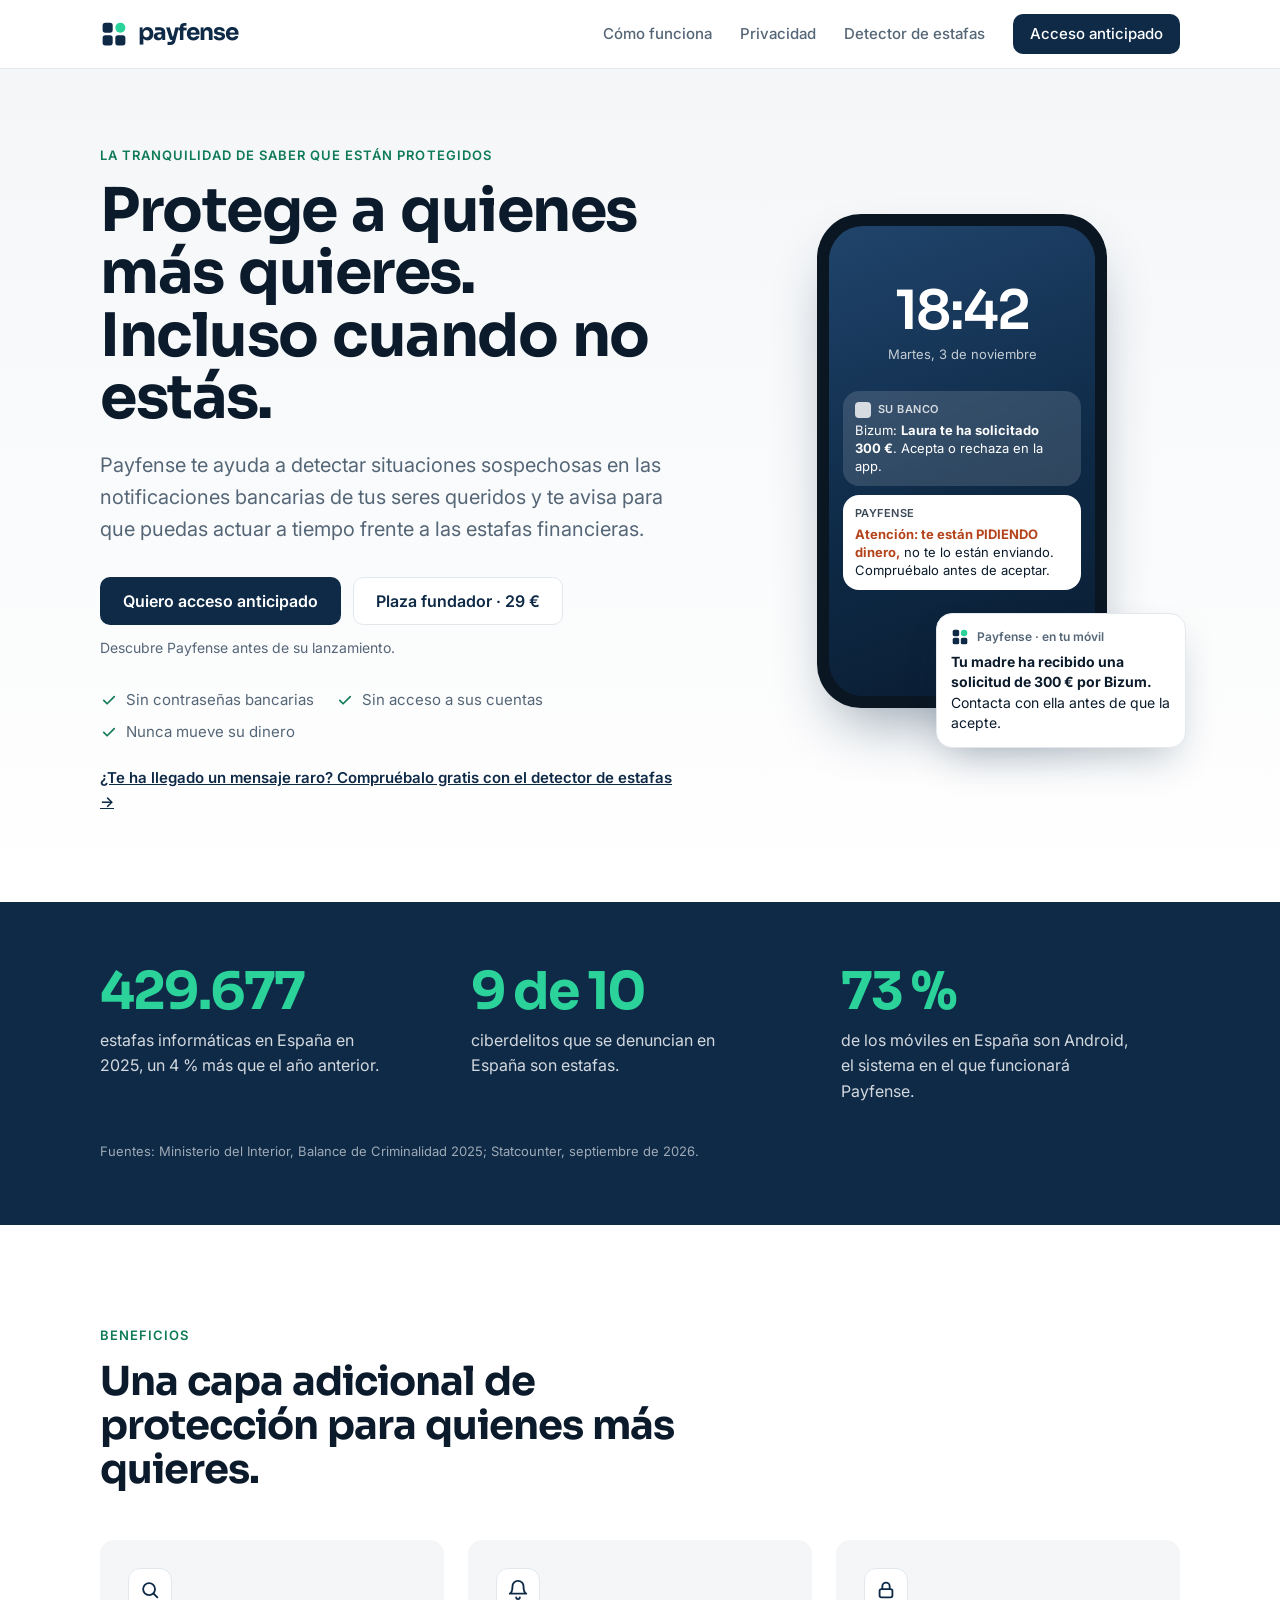
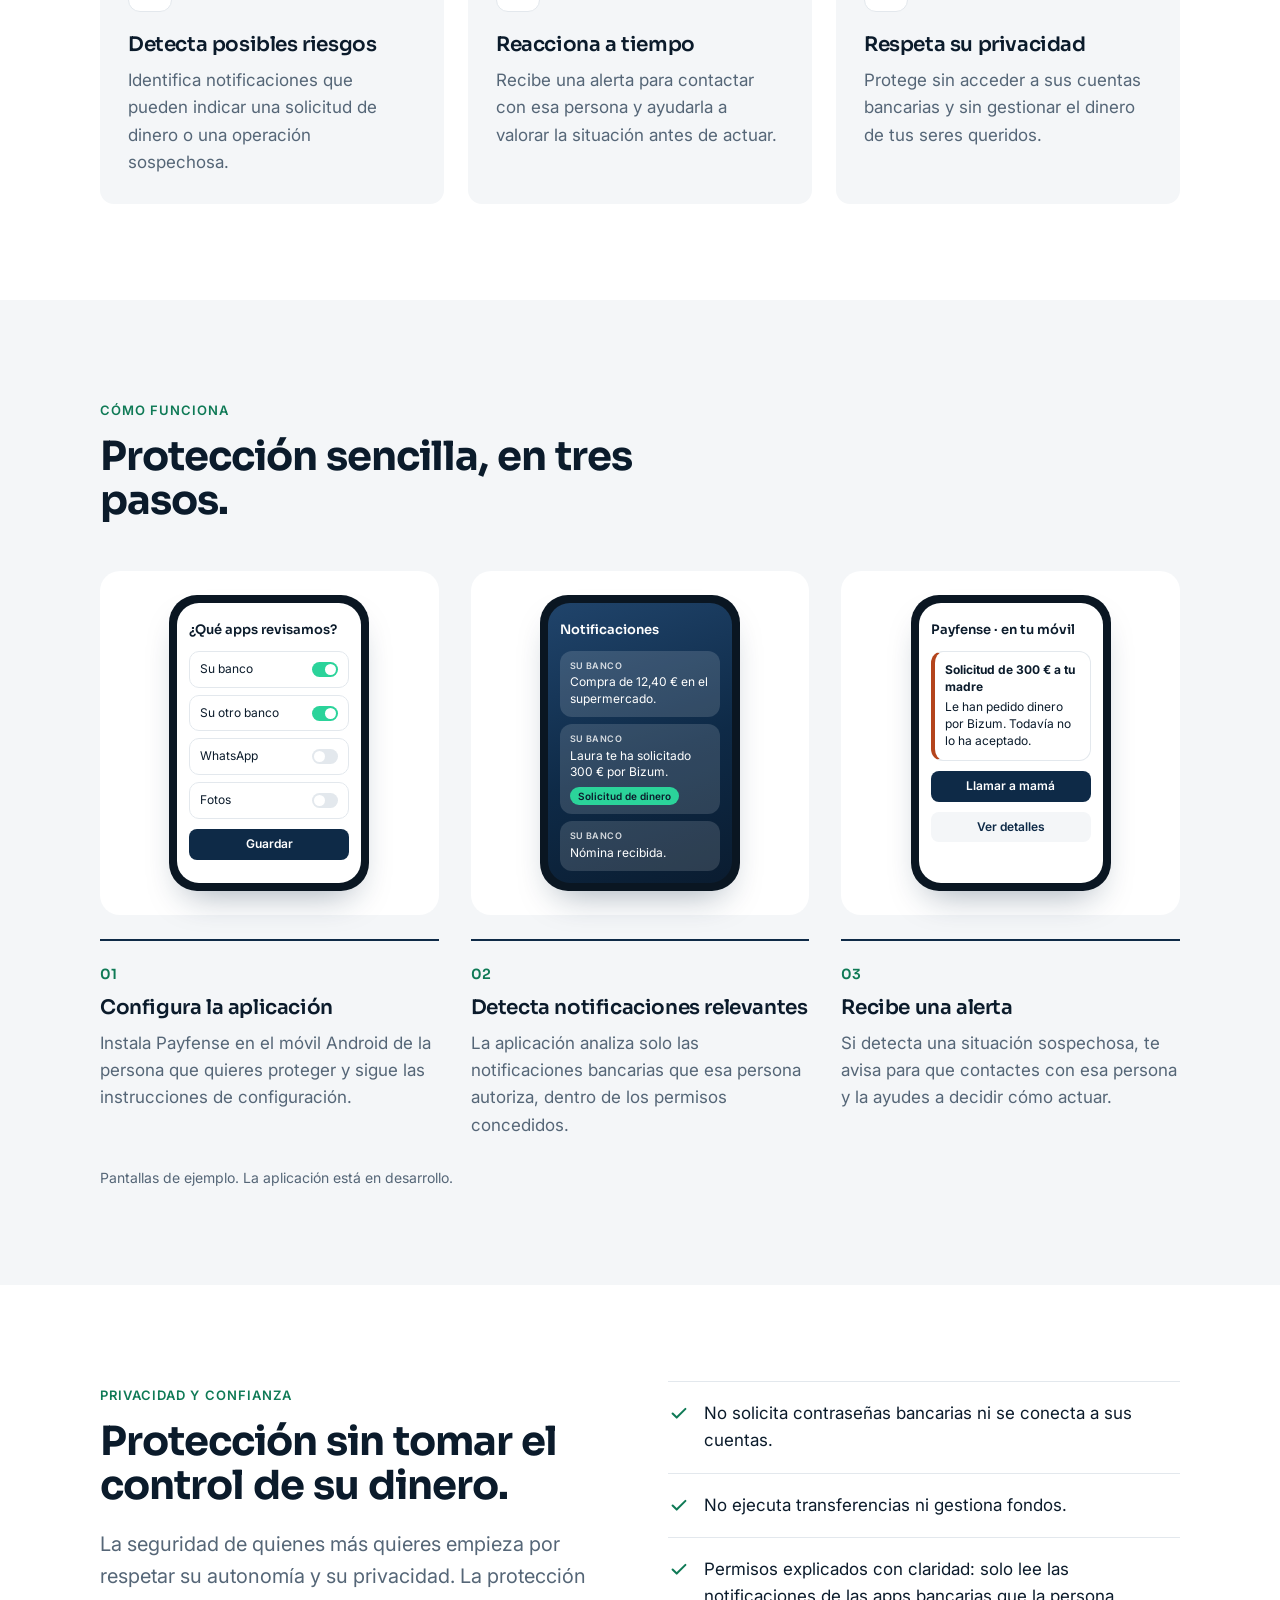
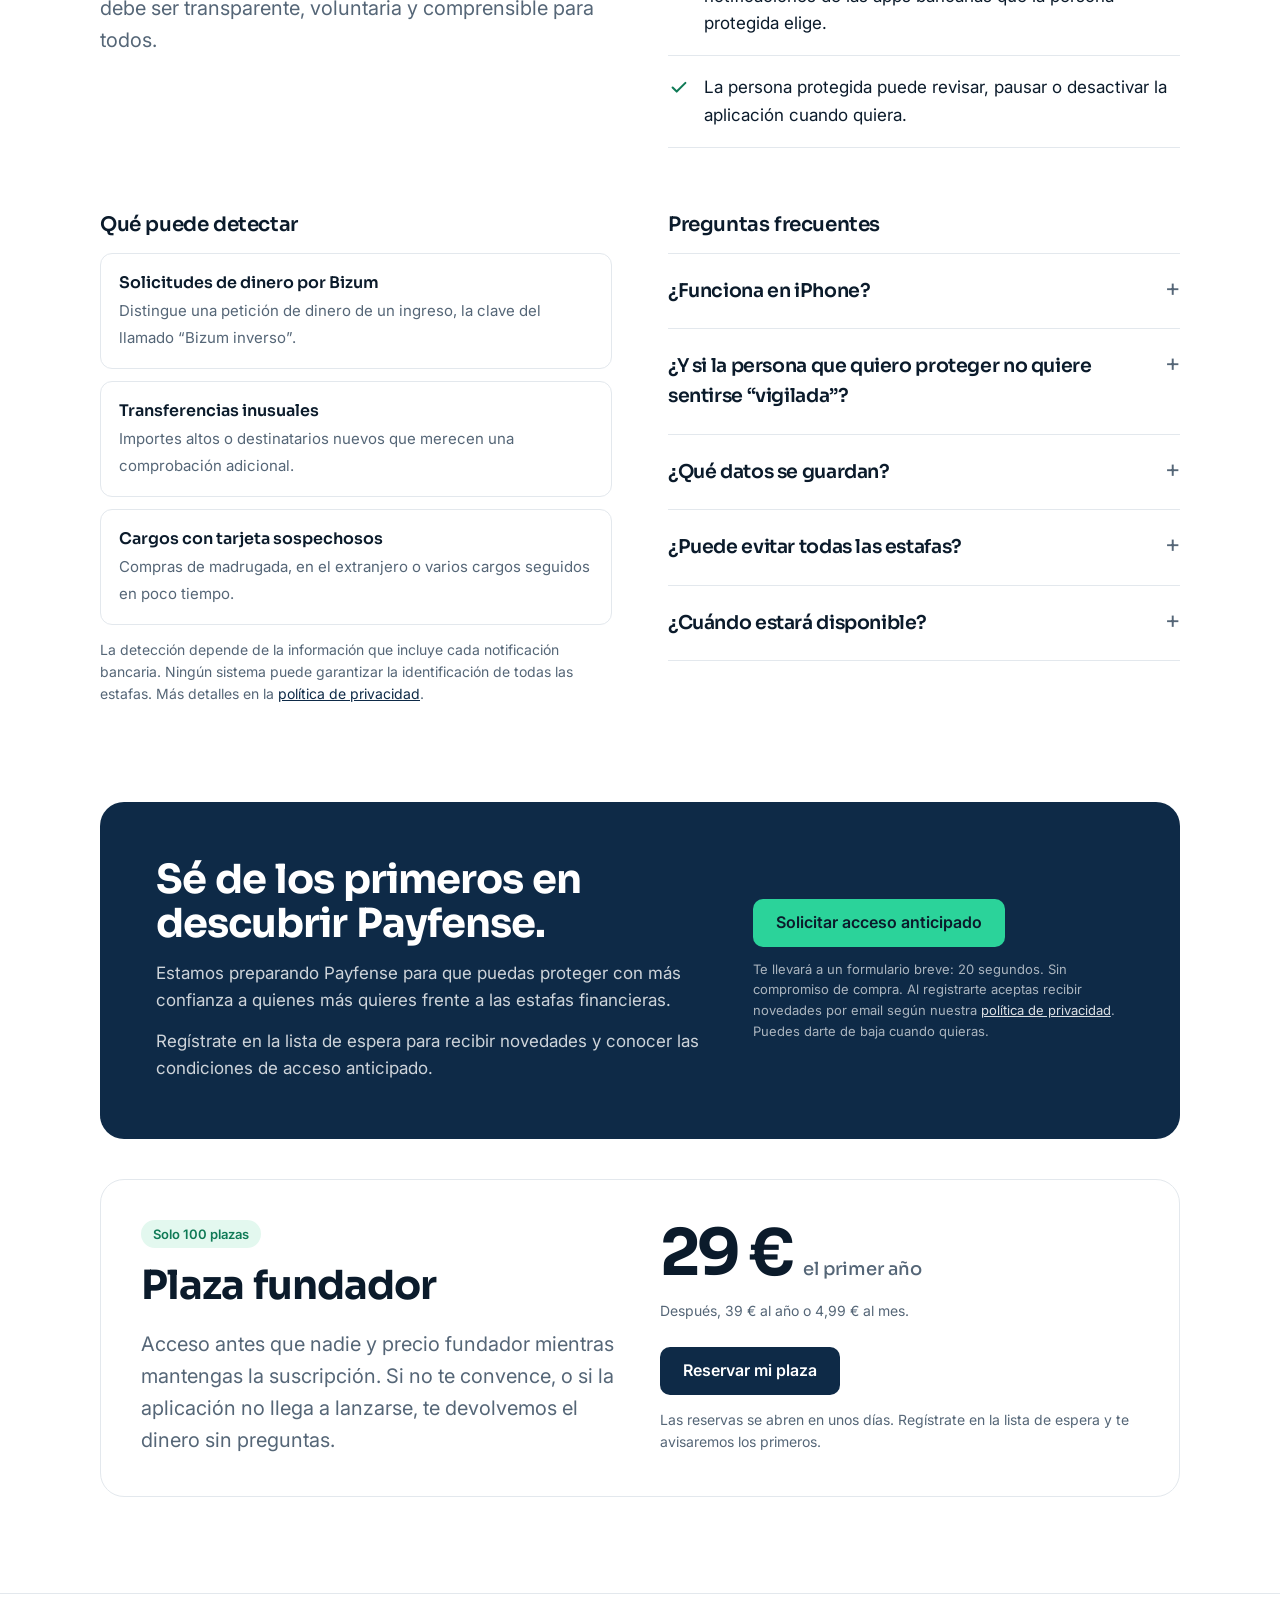
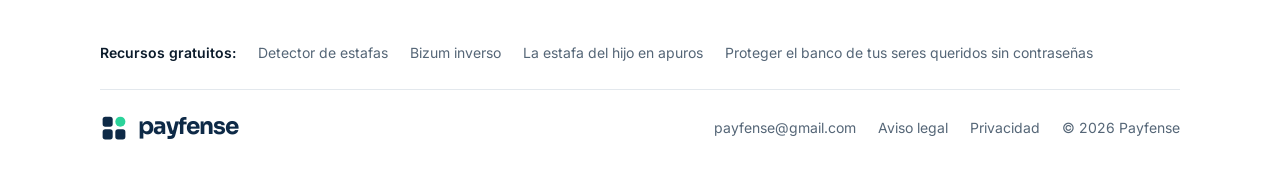
==== commit 11600685: "Add files via upload" ====
--- a/index.html
+++ b/index.html
@@ -203,47 +203,8 @@
           <p>Regístrate en la lista de espera para recibir novedades y conocer las condiciones de acceso anticipado.</p>
         </div>
         <div class="actions">
-          <form class="wl-form" id="wl-form" novalidate>
-            <div>
-              <label for="wl-email">Tu correo electrónico</label>
-              <input id="wl-email" name="email" type="email" autocomplete="email" placeholder="nombre@correo.com" required>
-            </div>
-            <div class="row">
-              <div>
-                <label for="wl-pais">País</label>
-                <select id="wl-pais" name="pais" required>
-                  <option value="España">España</option>
-                  <option value="México">México</option>
-                  <option value="Colombia">Colombia</option>
-                  <option value="Argentina">Argentina</option>
-                  <option value="Chile">Chile</option>
-                  <option value="Perú">Perú</option>
-                  <option value="Estados Unidos">Estados Unidos</option>
-                  <option value="Otro">Otro</option>
-                </select>
-              </div>
-              <div>
-                <label for="wl-canal">¿Cómo nos conociste?</label>
-                <select id="wl-canal" name="canal">
-                  <option value="">Prefiero no decirlo</option>
-                  <option value="TikTok">TikTok</option>
-                  <option value="Instagram">Instagram</option>
-                  <option value="Youtube">YouTube</option>
-                  <option value="Prensa o blog">Prensa o blog</option>
-                  <option value="Google">Google</option>
-                  <option value="Me lo enseñó alguien">Me lo enseñó alguien</option>
-                </select>
-              </div>
-            </div>
-            <button class="btn btn-mint" type="submit" id="wl-btn">Solicitar acceso anticipado</button>
-            <p class="wl-error" id="wl-error" role="alert"></p>
-            <small>Sin compromiso de compra. Al registrarte aceptas recibir novedades por email según nuestra <a href="privacidad.html">política de privacidad</a>. Puedes darte de baja cuando quieras.</small>
-          </form>
-          <div class="wl-ok" id="wl-ok" hidden role="status">
-            <h3>Ya estás en la lista.</h3>
-            <p id="wl-ok-txt">Te escribiremos cuando haya novedades sobre el acceso anticipado.</p>
-            <a class="btn btn-mint" href="#fundador">Ver la plaza fundador</a>
-          </div>
+          <a class="btn btn-mint" href="https://docs.google.com/forms/d/e/1FAIpQLSf0JmtQz_4ahZUHwywUfacTEf2be-mP0vHsVRKnVqOBvSyNEw/viewform" target="_blank" rel="noopener">Solicitar acceso anticipado</a>
+          <small>Te llevará a un formulario breve: 20 segundos. Sin compromiso de compra. Al registrarte aceptas recibir novedades por email según nuestra <a href="privacidad.html">política de privacidad</a>. Puedes darte de baja cuando quieras.</small>
         </div>
       </div>
 
@@ -257,7 +218,7 @@
           <div class="price">29 € <small>el primer año</small></div>
           <p class="note">Después, 39 € al año o 4,99 € al mes.</p>
           <!-- PENDIENTE-STRIPE: cambiar este enlace por el de https://buy.stripe.com/... cuando exista -->
-          <div style="margin-top:24px"><a class="btn btn-primary" id="btn-fundador" href="#apuntate">Reservar mi plaza</a></div>
+          <div style="margin-top:24px"><a class="btn btn-primary" id="btn-fundador" href="https://docs.google.com/forms/d/e/1FAIpQLSf0JmtQz_4ahZUHwywUfacTEf2be-mP0vHsVRKnVqOBvSyNEw/viewform" target="_blank" rel="noopener">Reservar mi plaza</a></div>
           <p class="note" id="nota-fundador">Las reservas se abren en unos días. Regístrate en la lista de espera y te avisaremos los primeros.</p>
         </div>
       </div>
@@ -287,39 +248,5 @@
   </div>
 </footer>
 
-<script>
-/* Lista de espera: envía a Google Forms sin salir de la página.
-   Rellena los entry.* con el enlace prellenado del formulario. Si están vacíos, abre el formulario de Google. */
-var FORM = {
-  viewform: "https://docs.google.com/forms/d/e/1FAIpQLSf0JmtQz_4ahZUHwywUfacTEf2be-mP0vHsVRKnVqOBvSyNEw/viewform",
-  action:   "https://docs.google.com/forms/d/e/1FAIpQLSf0JmtQz_4ahZUHwywUfacTEf2be-mP0vHsVRKnVqOBvSyNEw/formResponse",
-  email: "", pais: "", canal: ""
-};
-(function(){
-  var f = document.getElementById("wl-form"), err = document.getElementById("wl-error"), btn = document.getElementById("wl-btn");
-  var params = new URLSearchParams(location.search), utm = (params.get("utm_source") || "").toLowerCase();
-  var mapa = {tiktok:"TikTok", instagram:"Instagram", ig:"Instagram", youtube:"Youtube", yt:"Youtube", google:"Google", prensa:"Prensa o blog"};
-  if (mapa[utm]) document.getElementById("wl-canal").value = mapa[utm];
-  f.addEventListener("submit", function(e){
-    e.preventDefault(); err.textContent = "";
-    var email = document.getElementById("wl-email").value.trim();
-    if (!/^[^\s@]+@[^\s@]+\.[^\s@]{2,}$/.test(email)) { err.textContent = "Escribe un correo electrónico válido."; document.getElementById("wl-email").focus(); return; }
-    var pais = document.getElementById("wl-pais").value, canal = document.getElementById("wl-canal").value;
-    if (!FORM.email) { window.open(FORM.viewform, "_blank", "noopener"); err.textContent = "Termina el registro en la pestaña que se ha abierto."; return; }
-    var datos = new URLSearchParams();
-    datos.append(FORM.email, email); datos.append(FORM.pais, pais);
-    if (canal && FORM.canal) datos.append(FORM.canal, canal);
-    btn.disabled = true; btn.textContent = "Enviando…";
-    fetch(FORM.action, {method:"POST", mode:"no-cors", body:datos}).then(function(){
-      f.hidden = true;
-      document.getElementById("wl-ok-txt").textContent = "Te escribiremos a " + email + " cuando haya novedades sobre el acceso anticipado.";
-      document.getElementById("wl-ok").hidden = false;
-    }).catch(function(){
-      btn.disabled = false; btn.textContent = "Solicitar acceso anticipado";
-      err.textContent = "No se ha podido enviar. Revisa tu conexión e inténtalo de nuevo.";
-    });
-  });
-})();
-</script>
 </body>
 </html>
